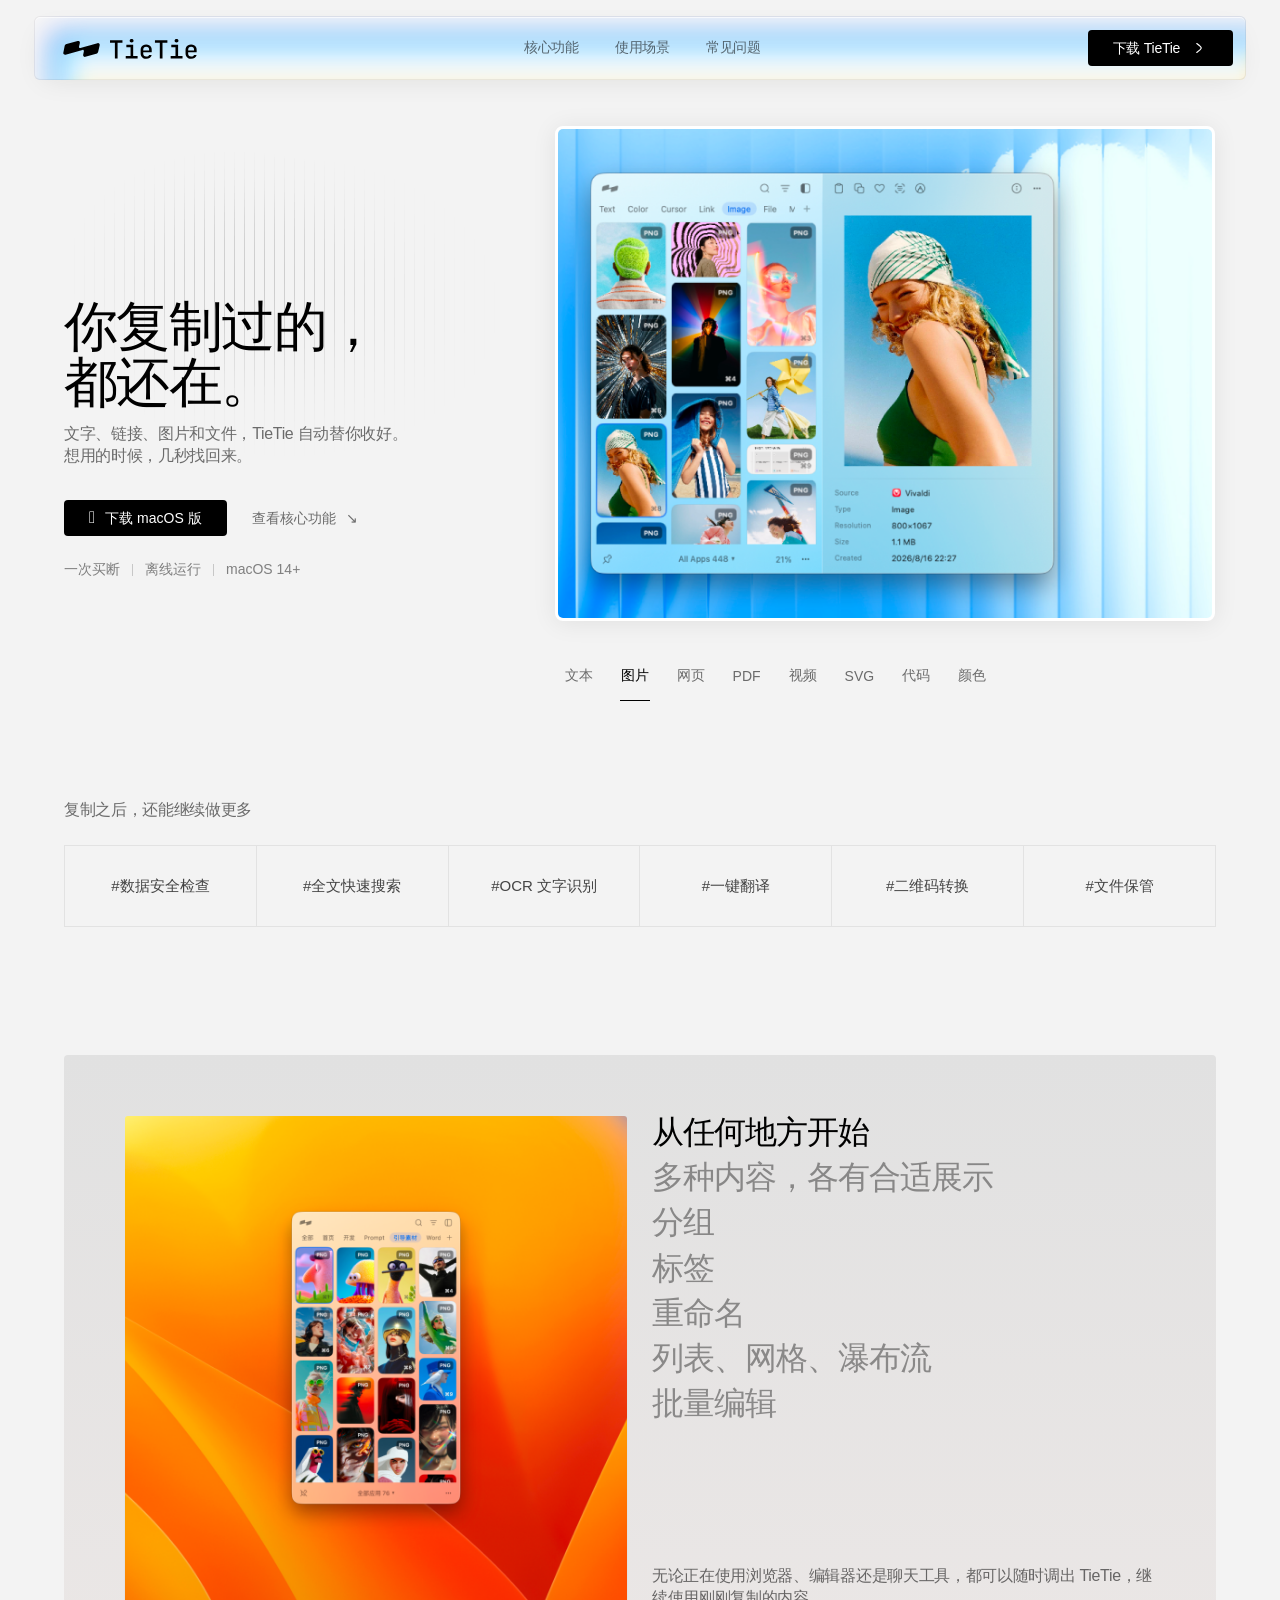
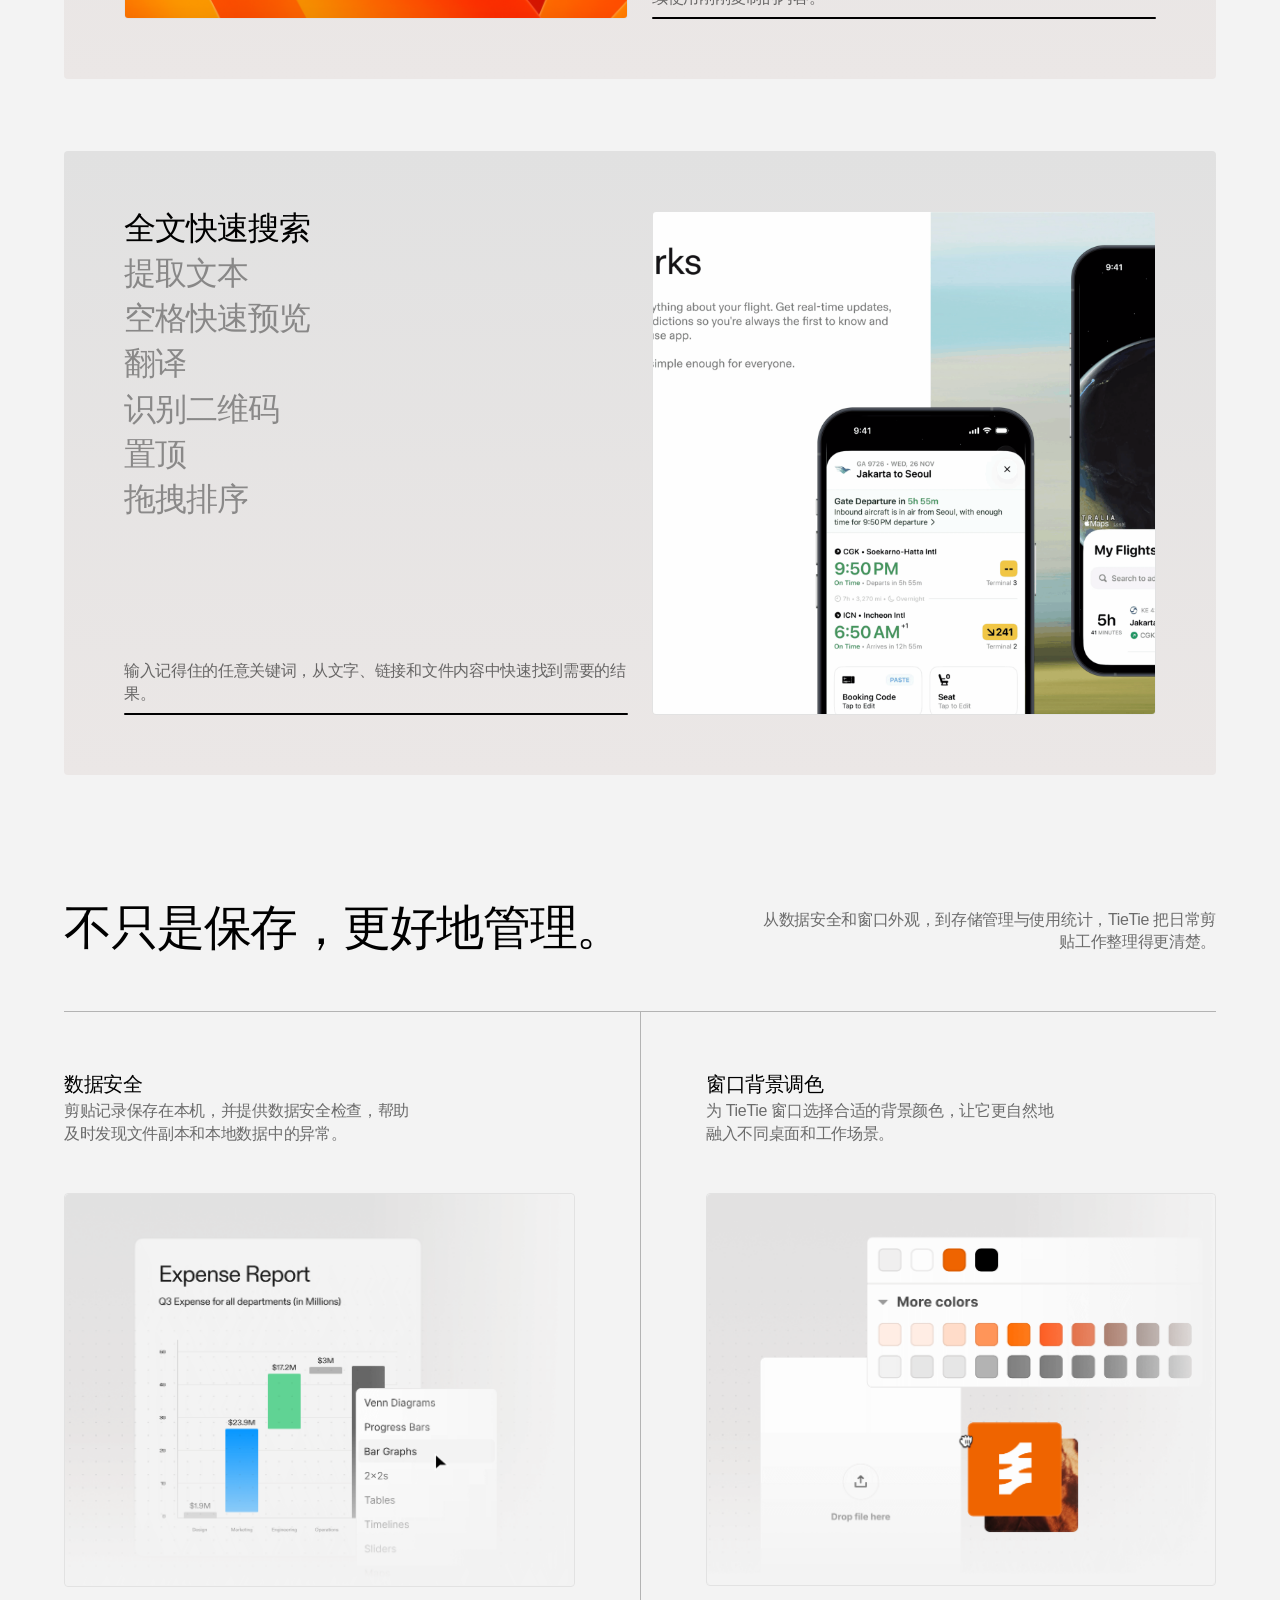
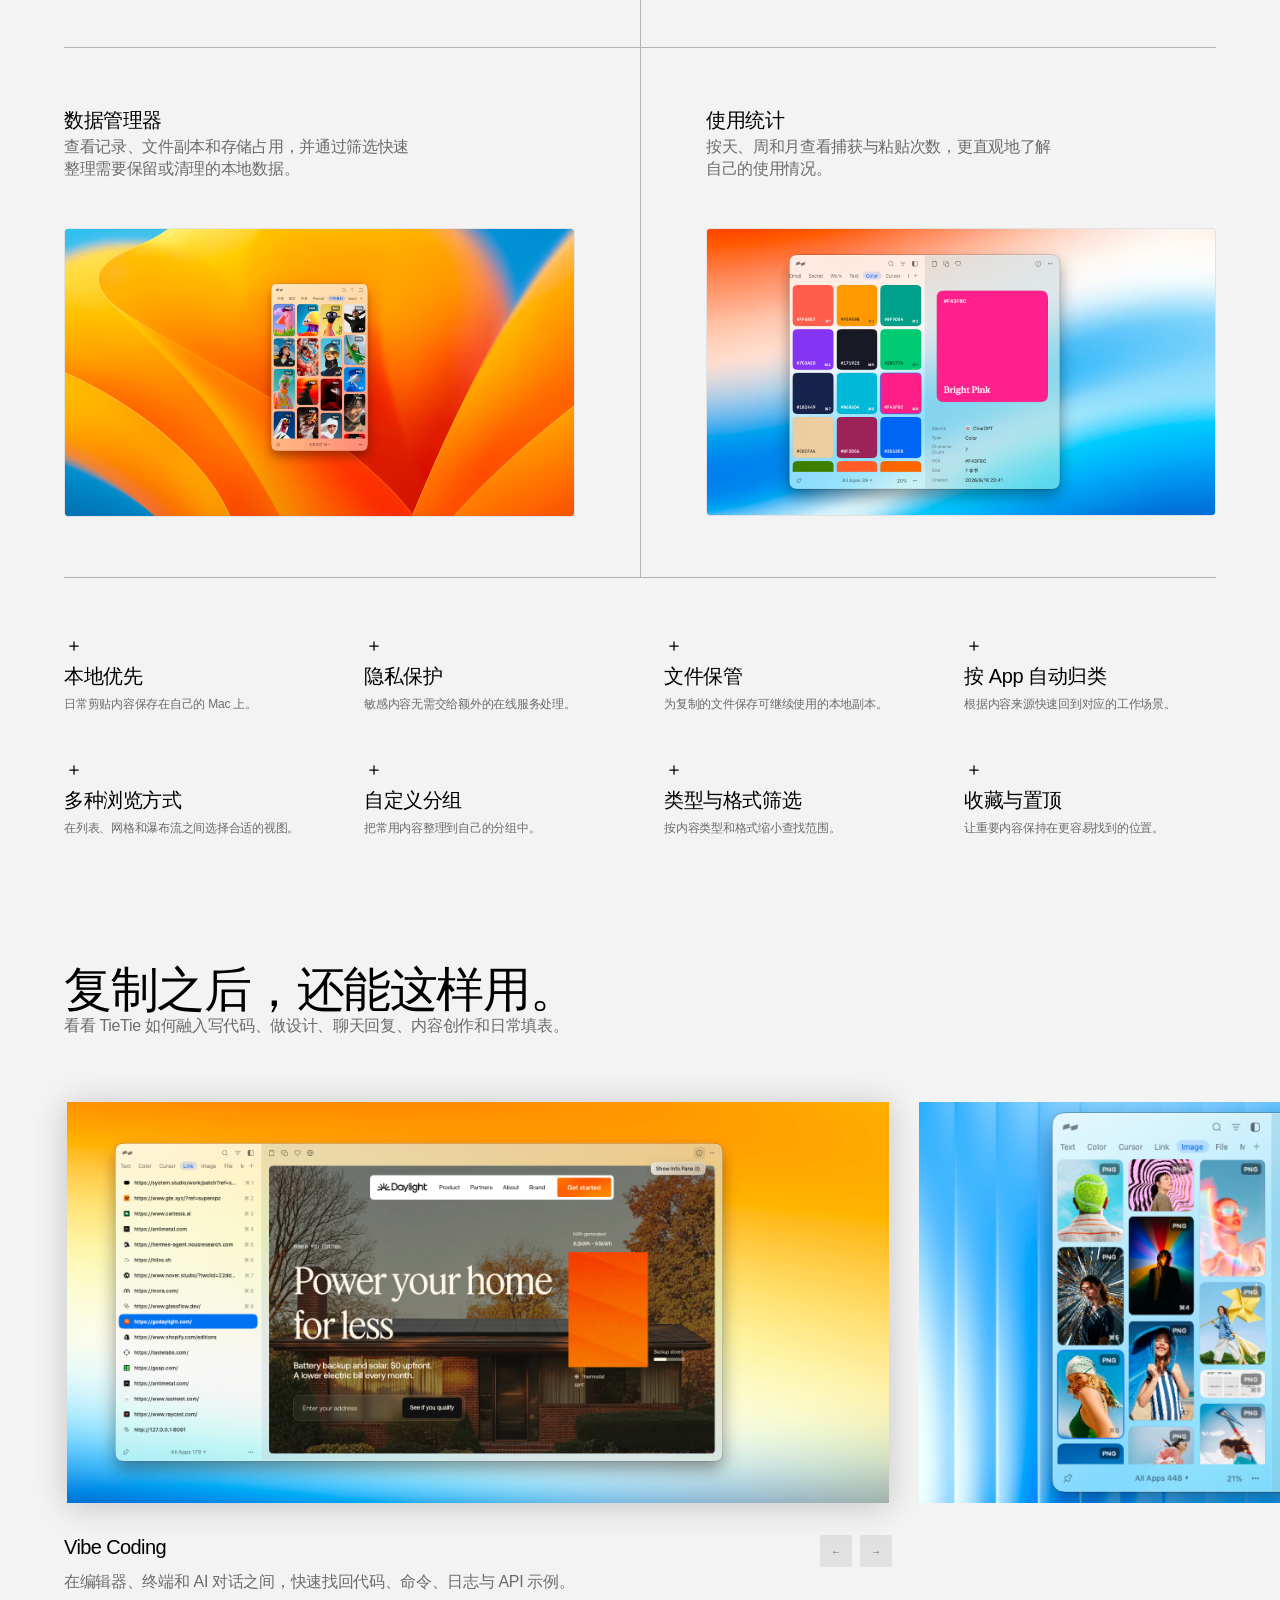
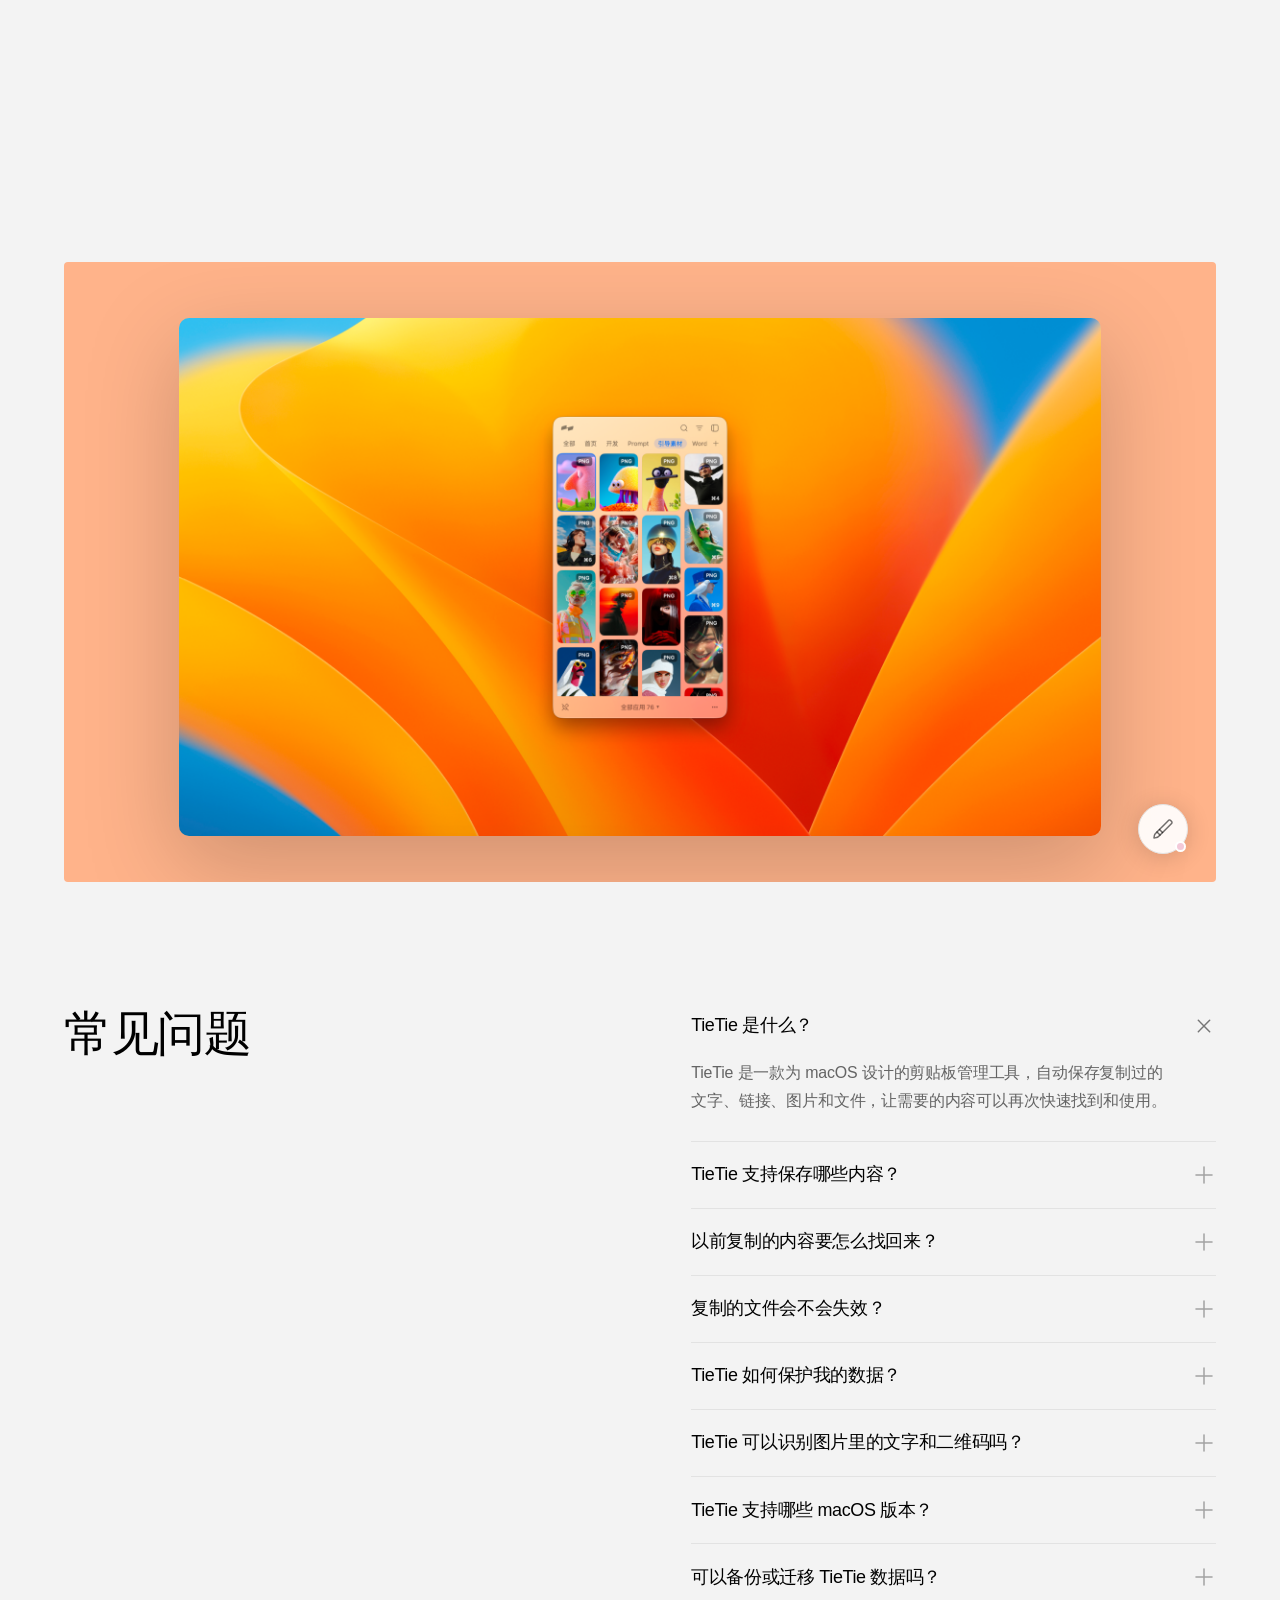
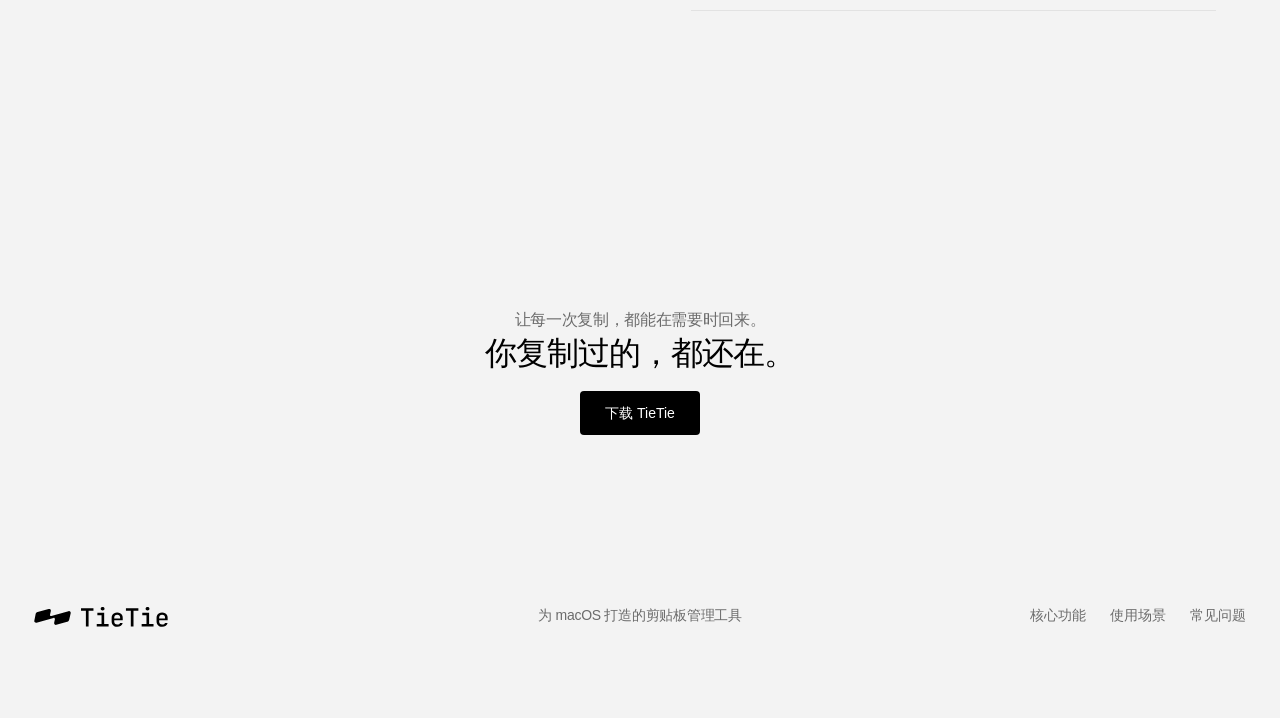
==== index.html @ 008ec887 "Deploy TieTie website" ====
<!doctype html>
<html lang="zh-Hans">
  <head>
    <meta charset="UTF-8">
    <meta name="viewport" content="width=device-width, initial-scale=1">
    <meta name="description" content="TieTie 是一款为 macOS 设计的剪贴板管理工具，帮你保存、整理并快速找回复制过的内容。">
    <meta name="theme-color" content="#f3f3f3">
    <title>TieTie — 你复制过的，都还在。</title>
    <link rel="icon" href="/assets/logo.svg" type="image/svg+xml">
    <link rel="stylesheet" href="/styles.css">
    <script src="/app.js" defer></script>
  </head>
  <body>
    <header id="header" class="site-header">
      <div class="container header-inner">
        <a class="brand" href="#top" aria-label="TieTie 首页">
          <img src="/assets/logo.svg" alt="TieTie">
        </a>
        <button class="menu-toggle" type="button" aria-label="打开导航菜单" aria-expanded="false">
          <span></span><span></span>
        </button>
        <nav class="main-nav" aria-label="主导航">
          <a href="#features">核心功能</a>
          <a href="#scenes">使用场景</a>
          <a href="#faqs">常见问题</a>
        </nav>
        <div class="header-actions">
          <a class="button button-dark header-download" href="#download" aria-label="下载 TieTie">
            <span>下载 TieTie</span>
            <svg viewBox="0 0 24 24" fill="none" aria-hidden="true">
              <path d="M9.00005 6C9.00005 6 15 10.4189 15 12C15 13.5812 9 18 9 18" stroke="currentColor" stroke-width="1.5" stroke-linecap="round" stroke-linejoin="round"/>
            </svg>
          </a>
        </div>
      </div>
    </header>
    <svg aria-hidden="true" style="position:absolute;width:0;height:0;pointer-events:none" xmlns="http://www.w3.org/2000/svg">
      <defs>
        <filter id="glossy-filter" color-interpolation-filters="sRGB" x="-15%" y="-15%" width="130%" height="130%">
          <feImage x="0" y="0" width="100%" height="100%" preserveAspectRatio="none" result="map" href="data:image/svg+xml,%3Csvg%20viewBox%3D%220%200%20800%2060%22%20xmlns%3D%22http%3A%2F%2Fwww.w3.org%2F2000%2Fsvg%22%3E%3Cdefs%3E%3ClinearGradient%20id%3D%22gr%22%20x1%3D%22100%25%22%20y1%3D%220%25%22%20x2%3D%220%25%22%20y2%3D%220%25%22%3E%3Cstop%20offset%3D%220%25%22%20stop-color%3D%22%230000%22%2F%3E%3Cstop%20offset%3D%22100%25%22%20stop-color%3D%22red%22%2F%3E%3C%2FlinearGradient%3E%3ClinearGradient%20id%3D%22gb%22%20x1%3D%220%25%22%20y1%3D%220%25%22%20x2%3D%220%25%22%20y2%3D%22100%25%22%3E%3Cstop%20offset%3D%220%25%22%20stop-color%3D%22%230000%22%2F%3E%3Cstop%20offset%3D%2212%25%22%20stop-color%3D%22%230000%22%2F%3E%3Cstop%20offset%3D%2288%25%22%20stop-color%3D%22blue%22%2F%3E%3Cstop%20offset%3D%22100%25%22%20stop-color%3D%22blue%22%2F%3E%3C%2FlinearGradient%3E%3C%2Fdefs%3E%3Crect%20width%3D%22800%22%20height%3D%2260%22%20fill%3D%22black%22%2F%3E%3Crect%20width%3D%22800%22%20height%3D%2260%22%20rx%3D%2220%22%20fill%3D%22url(%23gr)%22%2F%3E%3Crect%20width%3D%22800%22%20height%3D%2260%22%20rx%3D%2220%22%20fill%3D%22url(%23gb)%22%20style%3D%22mix-blend-mode%3Adifference%22%2F%3E%3Crect%20x%3D%223%22%20y%3D%223%22%20width%3D%22794%22%20height%3D%2254%22%20rx%3D%2220%22%20fill%3D%22hsl(0%200%25%2050%25%20%2F%200.75)%22%20style%3D%22filter%3Ablur(6px)%22%2F%3E%3C%2Fsvg%3E"/>
          <feDisplacementMap in="SourceGraphic" in2="map" result="dispRed" scale="-60" xChannelSelector="R" yChannelSelector="G"/>
          <feColorMatrix in="dispRed" result="red" type="matrix" values="1 0 0 0 0  0 0 0 0 0  0 0 0 0 0  0 0 0 1 0"/>
          <feDisplacementMap in="SourceGraphic" in2="map" result="dispGreen" scale="-48" xChannelSelector="R" yChannelSelector="G"/>
          <feColorMatrix in="dispGreen" result="green" type="matrix" values="0 0 0 0 0  0 1 0 0 0  0 0 0 0 0  0 0 0 1 0"/>
          <feDisplacementMap in="SourceGraphic" in2="map" result="dispBlue" scale="-36" xChannelSelector="R" yChannelSelector="G"/>
          <feColorMatrix in="dispBlue" result="blue" type="matrix" values="0 0 0 0 0  0 0 0 0 0  0 0 1 0 0  0 0 0 1 0"/>
          <feBlend in="red" in2="green" mode="screen" result="rg"/>
          <feBlend in="rg" in2="blue" mode="screen" result="output"/>
          <feGaussianBlur in="output" stdDeviation="1.05"/>
        </filter>
      </defs>
    </svg>
    <main id="top">
      <section id="download" class="hero">
        <div class="container hero-grid-motion" aria-hidden="true">
          <span class="hero-grid-field hero-grid-field-one"></span>
          <span class="hero-grid-field hero-grid-field-two"></span>
          <span class="hero-grid-field hero-grid-field-three"></span>
          <span class="hero-grid-field hero-grid-field-four"></span>
        </div>
        <div class="container hero-grid">
          <div class="hero-copy reveal">
            <h1>你复制过的，<br>都还在。</h1>
            <p>文字、链接、图片和文件，TieTie 自动替你收好。<br>想用的时候，几秒找回来。</p>
            <div class="hero-actions">
              <a class="button button-dark" href="#download"><span class="apple-mark" aria-hidden="true"></span>下载 macOS 版</a>
              <a class="button button-plain" href="#features">查看核心功能 <span aria-hidden="true">↘</span></a>
            </div>
            <ul class="hero-highlights" aria-label="TieTie 产品特点">
              <li>一次买断</li>
              <li>离线运行</li>
              <li>macOS 14+</li>
            </ul>
          </div>
          <div class="hero-product reveal" data-delay="150">
            <div class="hero-stage" data-hero-stage aria-live="polite"></div>
            <div class="hero-tabs" data-hero-tabs aria-label="内容类型"></div>
          </div>
        </div>
      </section>

      <section class="tag-cloud reveal" aria-labelledby="tag-cloud-title">
        <div class="container">
          <p id="tag-cloud-title" class="eyebrow centered">复制之后，还能继续做更多</p>
          <div class="tag-columns" data-tag-columns></div>
        </div>
      </section>

      <section id="features" class="feature-section reveal" data-feature-deck="0"></section>
      <section class="feature-section reveal" data-feature-deck="1"></section>

      <section id="management" class="management section-space">
        <div class="container">
          <div class="section-heading reveal">
            <h2>不只是保存，更好地管理。</h2>
            <p>从数据安全和窗口外观，到存储管理与使用统计，TieTie 把日常剪贴工作整理得更清楚。</p>
          </div>
          <div class="management-cards">
            <article class="management-card reveal">
              <div class="card-media"><img src="/assets/showcase/data-manager.png" alt="数据安全与数据管理器示意"></div>
              <div class="card-copy"><h3>数据安全</h3><p>剪贴记录保存在本机，并提供数据安全检查，帮助及时发现文件副本和本地数据中的异常。</p></div>
            </article>
            <article class="management-card reveal" data-delay="80">
              <div class="card-media"><img src="/assets/showcase/appearance.png" alt="窗口背景调色示意"></div>
              <div class="card-copy"><h3>窗口背景调色</h3><p>为 TieTie 窗口选择合适的背景颜色，让它更自然地融入不同桌面和工作场景。</p></div>
            </article>
            <article class="management-card reveal">
              <div class="card-media"><img src="/assets/hero-product.png" alt="TieTie 数据管理器示意"></div>
              <div class="card-copy"><h3>数据管理器</h3><p>查看记录、文件副本和存储占用，并通过筛选快速整理需要保留或清理的本地数据。</p></div>
            </article>
            <article class="management-card reveal" data-delay="80">
              <div class="card-media"><img src="/assets/hero-color.png" alt="TieTie 使用统计示意"></div>
              <div class="card-copy"><h3>使用统计</h3><p>按天、周和月查看捕获与粘贴次数，更直观地了解自己的使用情况。</p></div>
            </article>
          </div>
          <div class="capability-list reveal" data-capability-list></div>
        </div>
      </section>

      <section id="scenes" class="scenes section-space">
        <div class="container">
          <div class="section-heading reveal">
            <h2>复制之后，还能这样用。</h2>
            <p>看看 TieTie 如何融入写代码、做设计、聊天回复、内容创作和日常填表。</p>
          </div>
          <div class="scene-carousel reveal">
            <div class="scene-track" data-scene-track></div>
            <div class="scene-navigation">
              <div class="scene-caption" data-scene-caption></div>
              <div class="scene-controls">
                <button type="button" data-scene-prev aria-label="上一个使用场景">←</button>
                <button type="button" data-scene-next aria-label="下一个使用场景">→</button>
              </div>
            </div>
          </div>
        </div>
      </section>

      <section id="appearance" class="color-showcase section-space">
        <div class="container">
          <div class="section-heading reveal">
            <div><p class="eyebrow">窗口背景调色</p><h2>让 TieTie，更像你的桌面。</h2></div>
            <p>自由调整窗口背景颜色，让 TieTie 自然融入不同壁纸、环境和工作场景。</p>
          </div>
          <div class="color-stage reveal" data-color-stage role="group" aria-label="TieTie 窗口背景色预览">
            <div class="color-layer color-current" data-color-current></div>
            <div class="color-layer color-reveal" data-color-reveal></div>
            <div class="color-product"><img src="/assets/hero-product.png" alt="TieTie 窗口预览"></div>
            <button class="color-brush" type="button" data-color-brush aria-label="切换窗口背景色">
              <svg viewBox="0 0 24 24" fill="none" aria-hidden="true"><path d="M3.9 20.87 3 21l.13-.89c.19-1.36.29-2.03.59-2.64.3-.6.78-1.08 1.75-2.05L16.98 3.91c.42-.42.64-.64.87-.75.43-.21.94-.21 1.38 0 .23.11.44.33.86.75.43.42.64.64.75.86.22.44.22.95 0 1.38-.11.23-.32.45-.75.87L8.58 18.53c-.97.97-1.45 1.45-2.06 1.75-.6.3-1.28.4-2.62.59Z" stroke="currentColor" stroke-width="1.5" stroke-linecap="round" stroke-linejoin="round"/><path d="m6 15 3 3m-.5-5.5 3 3" stroke="currentColor" stroke-width="1.5" stroke-linecap="round"/></svg>
            </button>
          </div>
        </div>
      </section>

      <section id="faqs" class="faq section-space">
        <div class="container faq-grid">
          <div class="faq-heading reveal"><h2>常见问题</h2></div>
          <div class="faq-list reveal" data-faq-list></div>
        </div>
      </section>
    </main>

    <footer class="site-footer">
      <div class="container footer-cta reveal">
        <p>让每一次复制，都能在需要时回来。</p>
        <h3>你复制过的，都还在。</h3>
        <a class="button button-dark" href="#download">下载 TieTie</a>
      </div>
      <div class="container footer-bottom">
        <a class="brand" href="#top"><img src="/assets/logo.svg" alt="TieTie"></a>
        <p>为 macOS 打造的剪贴板管理工具</p>
        <nav aria-label="页脚导航">
          <a href="#features">核心功能</a>
          <a href="#scenes">使用场景</a>
          <a href="#faqs">常见问题</a>
        </nav>
      </div>
    </footer>
  </body>
</html>
---- styles.css ----
:root {
  --black: #000;
  --black-72: rgba(0, 0, 0, 0.72);
  --black-58: rgba(0, 0, 0, 0.56);
  --black-36: rgba(0, 0, 0, 0.4);
  --black-14: #e2e2e2;
  --surface: #f3f3f3;
  --gradient: linear-gradient(180deg, #e1e1e1, #ebe7e6);
  --radius: 4px;
  --container: 1212px;
}

*, *::before, *::after { box-sizing: border-box; }
html { scroll-behavior: smooth; font-size: 62.5%; }
body {
  margin: 0;
  background: var(--surface);
  color: var(--black-58);
  font-family: -apple-system, BlinkMacSystemFont, "SF Pro Text", "PingFang SC", "Helvetica Neue", Arial, sans-serif;
  font-weight: 400;
  text-rendering: optimizeLegibility;
  -webkit-font-smoothing: antialiased;
}
body.menu-open { overflow: hidden; }
img, video { max-width: 100%; }
img { display: block; }
a { color: inherit; text-decoration: none; cursor: pointer; }
button { color: inherit; font: inherit; cursor: pointer; }
button:disabled { cursor: not-allowed; }
h1, h2, h3, h4, h5, h6, p { margin: 0 0 clamp(1.6rem, .42vw + 1.47rem, 2rem); }
h1, h2 { color: var(--black); font-size: clamp(3.2rem, 2.29vw + 2.47rem, 5.4rem); font-weight: 400; line-height: 1.05; letter-spacing: -.03em; }
h2 { font-size: clamp(2.8rem, 2.08vw + 2.13rem, 4.8rem); }
h3 { color: var(--black); font-size: clamp(2.4rem, .83vw + 2.13rem, 3.2rem); font-weight: 400; line-height: 1.1; letter-spacing: -.03em; }
p { font-size: clamp(1.4rem, .21vw + 1.33rem, 1.6rem); font-weight: 400; line-height: 1.4; letter-spacing: -.02em; }
.container { width: 100%; max-width: var(--container); margin-inline: auto; padding: 0 30px; }
main { position: relative; padding-top: 126px; }
main > section { margin: clamp(9.6rem, 3.33vw + 8.53rem, 12.8rem) 0; }
main > section:first-of-type { margin-top: 0; }
.section-space { padding: 0; }
.eyebrow { margin-bottom: 10px; color: var(--black-58); font-size: clamp(1.4rem, .21vw + 1.33rem, 1.6rem); font-weight: 400; }
.centered { text-align: center; }

.site-header {
  position: fixed;
  top: 16px;
  left: 16px;
  z-index: 50;
  display: flex;
  width: calc(100% - 32px);
  height: auto;
  justify-content: center;
  background: transparent;
  pointer-events: none;
}
.header-inner {
  position: relative;
  display: grid;
  width: 100%;
  max-width: var(--container);
  height: 64px;
  margin: 0;
  padding: 8px 12px 8px 28px;
  grid-template-columns: auto 1fr auto;
  gap: 32px;
  align-items: center;
  border: 1px solid rgba(28, 25, 22, .07);
  border-radius: 6px;
  background: rgba(255, 255, 255, .38);
  overflow: visible;
  box-shadow: inset 0 1px 0 rgba(255, 255, 255, .6), 0 8px 28px -10px rgba(31, 27, 22, .1);
  -webkit-backdrop-filter: blur(14px) saturate(160%);
  backdrop-filter: blur(14px) saturate(160%);
  font-size: 14px;
  font-weight: 500;
  letter-spacing: -.02em;
  pointer-events: auto;
  transition: background .28s cubic-bezier(.32, .72, 0, 1), border-color .28s cubic-bezier(.32, .72, 0, 1);
}
.site-header.is-scrolled .header-inner {
  border-color: rgba(28, 27, 25, .1);
  background: rgba(255, 255, 255, .56);
}
@supports ((backdrop-filter: url("#glossy-filter")) or (-webkit-backdrop-filter: url("#glossy-filter"))) {
  .header-inner {
    -webkit-backdrop-filter: url("#glossy-filter") blur(14px) saturate(160%);
    backdrop-filter: url("#glossy-filter") blur(14px) saturate(160%);
  }
}
.brand { display: inline-flex; align-items: center; flex: 0 0 auto; }
.brand img { width: 134px; height: 23px; border: 0; }
.main-nav { display: flex; align-items: center; justify-content: center; gap: 4px; color: rgba(0, 0, 0, .56); }
.main-nav a { display: flex; height: 38px; padding: 0 16px; align-items: center; border-radius: 999px; transition: color .22s ease, background .22s ease; }
.main-nav a:hover { background: rgba(0, 0, 0, .05); color: var(--black); }
.header-actions { display: flex; align-items: center; justify-content: flex-end; }
.header-download { height: 46px; min-height: 46px; padding: 0 18px 0 20px; border-radius: 8px; }
.header-download svg { width: 18px; height: 18px; transition: transform .24s cubic-bezier(.32, .72, 0, 1); }
.header-download:hover svg { transform: translateX(2px); }
.menu-toggle { display: none; width: 36px; height: 36px; padding: 8px; border: 0; background: transparent; }
.menu-toggle span { display: block; height: 1px; background: var(--black); transition: transform 0.25s ease; }
.menu-toggle span + span { margin-top: 7px; }
.menu-toggle[aria-expanded="true"] span:first-child { transform: translateY(4px) rotate(45deg); }
.menu-toggle[aria-expanded="true"] span:last-child { transform: translateY(-4px) rotate(-45deg); }

.button {
  display: inline-flex;
  height: 36px;
  min-height: 36px;
  padding: 0 24px;
  align-items: center;
  justify-content: center;
  gap: 10px;
  border: 1px solid transparent;
  border-radius: 4px;
  font-size: 14px;
  font-weight: 500;
  line-height: 1;
  transition: color .2s linear, background .2s linear, border .2s linear;
}
.button-dark { background: var(--black); color: #fff; }
.button-dark:hover { background: #242424; }
.button-plain { padding-inline: 8px; }
.button-small { height: 36px; min-height: 36px; padding-inline: 24px; font-size: 14px; }
.apple-mark { font-family: -apple-system, BlinkMacSystemFont, sans-serif; font-size: 17px; font-weight: 400; line-height: 1; }

.hero { position: relative; min-height: 0; overflow-x: clip; isolation: isolate; }
.hero-grid { position: relative; z-index: 1; display: flex; gap: 24px; align-items: center; }
.hero-grid-motion { position: absolute; inset: 0; z-index: 0; overflow: hidden; pointer-events: none; }
.hero-grid-field {
  position: absolute;
  inset: 0;
  background: repeating-linear-gradient(to right, rgba(5, 5, 5, 0.038) 0 1px, transparent 1px 10px);
  -webkit-mask-image: radial-gradient(ellipse, #000 0 14%, rgba(0, 0, 0, 0.76) 28%, rgba(0, 0, 0, 0.2) 46%, transparent 62%);
  -webkit-mask-repeat: no-repeat;
  mask-image: radial-gradient(ellipse, #000 0 14%, rgba(0, 0, 0, 0.76) 28%, rgba(0, 0, 0, 0.2) 46%, transparent 62%);
  mask-repeat: no-repeat;
  will-change: -webkit-mask-position, mask-position, opacity;
}
.hero-grid-field-one { -webkit-mask-size: 32% 46%; mask-size: 32% 46%; animation: hero-grid-field-one 8s linear infinite; }
.hero-grid-field-two { -webkit-mask-size: 34% 46%; mask-size: 34% 46%; animation: hero-grid-field-two 8s linear infinite; }
.hero-grid-field-three { -webkit-mask-size: 42% 58%; mask-size: 42% 58%; animation: hero-grid-field-three 8s linear infinite; }
.hero-grid-field-four { -webkit-mask-size: 38% 56%; mask-size: 38% 56%; animation: hero-grid-field-four 8s linear infinite; }
@keyframes hero-grid-field-one {
  0%, 100% { -webkit-mask-position: 96% 116%; mask-position: 96% 116%; opacity: .25; }
  22.5% { -webkit-mask-position: 68% 42%; mask-position: 68% 42%; opacity: 1; }
  50% { -webkit-mask-position: 104% -18%; mask-position: 104% -18%; opacity: .7; }
  72.3% { -webkit-mask-position: 132% 38%; mask-position: 132% 38%; opacity: .35; }
}
@keyframes hero-grid-field-two {
  0%, 100% { -webkit-mask-position: -34% -12%; mask-position: -34% -12%; opacity: .8; }
  13.2% { -webkit-mask-position: 8% -22%; mask-position: 8% -22%; opacity: 1; }
  50% { -webkit-mask-position: 92% 116%; mask-position: 92% 116%; opacity: .45; }
  62.7% { -webkit-mask-position: 48% 132%; mask-position: 48% 132%; opacity: 1; }
}
@keyframes hero-grid-field-three {
  0% { -webkit-mask-position: 164% 10%; mask-position: 164% 10%; opacity: .8; }
  45% { opacity: 1; }
  100% { -webkit-mask-position: -106% 10%; mask-position: -106% 10%; opacity: .65; }
}
@keyframes hero-grid-field-four {
  0%, 100% { -webkit-mask-position: -14% 112%; mask-position: -14% 112%; opacity: .45; }
  50% { -webkit-mask-position: 106% 112%; mask-position: 106% 112%; opacity: 1; }
}
.hero-copy { position: relative; z-index: 2; }
.hero-copy { width: 40.5%; }
.hero-copy h1 { margin-bottom: clamp(.8rem, .42vw + .67rem, 1.2rem); font-size: clamp(3.2rem, 2.29vw + 2.47rem, 5.4rem); font-weight: 500; line-height: 1.05; letter-spacing: -.03em; }
.hero-copy p { margin-bottom: 0; color: var(--black-58); font-size: clamp(1.4rem, .21vw + 1.33rem, 1.6rem); line-height: 1.4; }
.hero-actions { display: flex; align-items: center; gap: 16px; margin-top: clamp(2.4rem, .83vw + 2.13rem, 3.2rem); }
.hero-highlights { display: flex; margin: 24px 0 0; padding: 0; flex-wrap: nowrap; color: rgba(0, 0, 0, 0.48); list-style: none; }
.hero-highlights li { display: flex; align-items: center; font-size: 14px; line-height: 1.4; white-space: nowrap; }
.hero-highlights li + li::before { width: 1px; height: 12px; margin: 0 12px; background: rgba(0, 0, 0, 0.18); content: ""; }
.hero-product { min-width: 0; flex: 1; padding-bottom: 50px; }
.hero-stage {
  position: relative;
  width: 660px;
  max-width: 100%;
  aspect-ratio: 4 / 3;
  margin-right: 0;
  margin-bottom: clamp(2rem, 1.04vw + 1.67rem, 3rem);
  border: 3px solid #fff;
  border-radius: 8px;
  background: #fff;
  box-shadow: 0 2px 24px rgba(5, 5, 5, 0.08);
}
.hero-stage::after { display: none; }
.hero-viewport { position: absolute; inset: 0; overflow: hidden; border-radius: 5px; }
.carousel-visual { position: absolute; inset: 0; transform: translateY(100%); transition: transform 0.42s cubic-bezier(.41,.66,.36,.86); }
.carousel-visual.is-active { z-index: 2; transform: translateY(0); }
.carousel-visual.is-exiting { z-index: 3; transform: translateY(-100%); }
.carousel-visual img, .carousel-visual video { width: 100%; height: 100%; object-fit: cover; border: 0; }
.hero-tabs { display: flex; height: 50px; gap: 8px; overflow: hidden; }
.hero-tabs button { position: relative; padding: 10px; border: 0; border-radius: 0; background: transparent; color: var(--black-58); font-size: 14px; white-space: nowrap; }
.hero-tabs button::after { content: ""; position: absolute; bottom: 0; left: 50%; width: 0; height: 1.5px; background: var(--black); transform: translateX(-50%); transition: width .2s ease-out; }
.hero-tabs button.is-active { background: transparent; color: var(--black); }
.hero-tabs button.is-active::after { width: 30px; }

.tag-cloud { margin-top: calc(clamp(9.6rem, 3.33vw + 8.53rem, 12.8rem) * -1) !important; padding: 48px 0 0; overflow: hidden; }
.tag-cloud .eyebrow { margin-bottom: 24px; text-align: left; }
.tag-columns { display: grid; grid-template-columns: repeat(6, minmax(0, 1fr)); overflow: hidden; border-top: 1px solid #e2e2e2; border-left: 1px solid #e2e2e2; border-bottom: 1px solid #e2e2e2; }
.tag-column { position: relative; height: 80px; overflow: hidden; border-right: 1px solid #e2e2e2; }
.tag-item { position: absolute; inset: 0; display: flex; align-items: center; justify-content: center; color: var(--black-72); font-size: 15px; font-weight: 500; opacity: 0; transform: translateY(20px); transition: opacity .8s cubic-bezier(.65, 0, .35, 1), transform .8s cubic-bezier(.65, 0, .35, 1); white-space: nowrap; }
.tag-item.is-active { opacity: 1; transform: translateY(0); }
.tag-item.is-leaving { opacity: 0; transform: translateY(-20px); }

.feature-section { padding: 0; }
.feature-section[data-feature-deck="0"] { margin-bottom: 0; }
.feature-section[data-feature-deck="1"] { margin-top: 72px; }
.feature-shell { display: grid; grid-template-columns: 1fr 1fr; gap: 24px; padding: clamp(1.6rem, 4.58vw + .13rem, 6rem); border-radius: var(--radius); background: var(--gradient); }
.feature-media { position: relative; aspect-ratio: 1 / 1; overflow: hidden; border: 1px solid var(--black-14); border-radius: var(--radius); }
.feature-content { position: relative; display: flex; min-width: 0; flex-direction: column; gap: 30px; }
.feature-nav { display: flex; flex: 1; flex-direction: column; align-items: flex-start; gap: 10px; }
.feature-nav button { padding: 0; border: 0; background: transparent; color: var(--black-36); font-size: clamp(2.4rem, .83vw + 2.13rem, 3.2rem); line-height: 1.1; letter-spacing: -.03em; text-align: left; transition: color .4s ease; }
.feature-nav button:hover { color: var(--black-72); }
.feature-nav button.is-active { color: var(--black); }
.feature-copy { position: absolute; bottom: 10px; left: 0; display: grid; width: 100%; }
.feature-description { grid-area: 1 / 1; align-self: end; opacity: 0; transition: opacity .6s; }
.feature-description.is-active { opacity: 1; }
.feature-description h3 { display: none; }
.feature-description p { margin: 0; font-size: clamp(1.4rem, .21vw + 1.33rem, 1.6rem); line-height: 1.4; }
.feature-progress { position: absolute; bottom: 0; left: 0; width: 100%; height: 2px; overflow: hidden; border-radius: 4px; background: var(--black-36); }
.feature-progress span { display: block; width: 0; height: 100%; background: var(--black); }
.feature-shell.is-reversed .feature-content { order: 1; }
.feature-shell.is-reversed .feature-media { order: 2; }

.section-heading { display: flex; gap: clamp(1.6rem, 1.67vw + 1.07rem, 3.2rem); align-items: flex-end; margin-bottom: clamp(3rem, 2.92vw + 2.07rem, 5.8rem); }
.section-heading > *:first-child { flex: 1; }
.section-heading h2, .faq-heading h2 { margin-bottom: 0; font-size: clamp(2.8rem, 2.08vw + 2.13rem, 4.8rem); font-weight: 400; line-height: 1.05; letter-spacing: -.03em; }
.section-heading > p { width: 100%; max-width: 466px; margin: 0; color: var(--black-58); font-size: clamp(1.4rem, .21vw + 1.33rem, 1.6rem); line-height: 1.4; text-align: right; }
.management-cards { display: grid; grid-template-columns: 1fr 1fr; border-top: 1px solid #b3b3b3; border-bottom: 1px solid #b3b3b3; }
.management-card { display: flex; min-width: 0; flex-direction: column; padding: clamp(2.8rem, 3.33vw + 1.73rem, 6rem) 0; }
.management-card:nth-child(odd) { padding-right: clamp(2.8rem, 3.85vw + 1.57rem, 6.5rem); }
.management-card:nth-child(even) { padding-left: clamp(2.8rem, 3.85vw + 1.57rem, 6.5rem); border-left: 1px solid #b3b3b3; }
.management-card:nth-child(n + 3) { border-top: 1px solid #b3b3b3; }
.card-media { order: 2; overflow: hidden; }
.card-media img { width: 100%; height: auto; border: 1px solid var(--black-14); border-radius: var(--radius); transition: transform .3s ease-out; }
.card-media img:hover { transform: scale(1.1); }
.card-copy { order: 1; display: flex; flex-direction: column; gap: 4px; margin-bottom: clamp(2.4rem, 2.5vw + 1.6rem, 4.8rem); }
.card-copy h3 { margin-bottom: 0; font-size: clamp(1.4rem, .63vw + 1.2rem, 2rem); font-weight: 400; line-height: 1.2; letter-spacing: -.02em; }
.card-copy p { max-width: 360px; margin: 0; color: var(--black-58); }
.capability-list { display: flex; flex-wrap: wrap; gap: clamp(2.4rem, 2.5vw + 1.6rem, 4.8rem); margin-top: clamp(3rem, 2.92vw + 2.07rem, 5.8rem); }
.capability-item { display: flex; width: calc((100% - 3 * clamp(2.4rem, 2.5vw + 1.6rem, 4.8rem)) / 4); min-width: 0; flex: none; flex-direction: column; gap: 8px; padding: 0; }
.capability-icon { display: flex; width: 20px; height: 20px; align-items: center; justify-content: center; color: var(--black); }
.capability-icon svg { width: 20px; height: 20px; }
.capability-item h3 { margin: 0; font-size: clamp(1.4rem, .63vw + 1.2rem, 2rem); font-weight: 400; line-height: 1.2; letter-spacing: -.02em; }
.capability-item p { margin: 0; color: var(--black-58); font-size: clamp(1.2rem, 0vw + 1.2rem, 1.2rem); line-height: 1.4; }

.scenes { overflow: hidden; }
.scenes .section-heading { display: block; max-width: 828px; margin: 0 0 clamp(0rem, 3.33vw - 1.07rem, 3.2rem); text-align: left; }
.scenes .section-heading > p { max-width: 600px; margin: 0; text-align: left; }
.scene-carousel { overflow: visible; }
.scene-track { display: flex; gap: 24px; transition: transform 0.55s cubic-bezier(.215,.61,.355,1); }
.scene-slide { flex: 0 0 clamp(28rem, 57.08vw + 9.73rem, 82.8rem); }
.scene-slide-media { aspect-ratio: 16 / 9; padding: 32px 3px; overflow: visible; border-radius: var(--radius); }
.scene-slide.is-active .scene-slide-media img { box-shadow: 0 3px 32px rgba(5,5,5,.2); }
.scene-slide-media img { width: 100%; height: 100%; border: 0; object-fit: cover; }
.scene-navigation { display: flex; width: 100%; max-width: 828px; align-items: flex-start; justify-content: space-between; gap: 32px; }
.scene-caption { display: flex; max-width: 700px; flex-direction: column; gap: 4px; }
.scene-caption h3 { margin-bottom: 8px; font-size: clamp(1.4rem, .63vw + 1.2rem, 2rem); font-weight: 400; line-height: 1.2; }
.scene-caption p { margin: 0; color: var(--black-58); }
.scene-controls { display: flex; gap: 8px; }
.scene-controls button { display: flex; width: 32px; height: 32px; align-items: center; justify-content: center; border: 0; border-radius: 2px; background: #e1e1e1; }

.color-stage { position: relative; aspect-ratio: 16 / 8.6; overflow: hidden; border-radius: var(--radius); isolation: isolate; }
.color-layer { position: absolute; inset: 0; }
.color-current { background: #ffb38a; }
.color-reveal { z-index: 1; visibility: hidden; clip-path: polygon(100% 100%,100% 100%,100% 100%); }
.color-product { position: absolute; z-index: 2; top: 9%; left: 10%; width: 80%; filter: drop-shadow(0 28px 45px rgba(5,5,5,.2)); }
.color-product img { width: 100%; border-radius: 10px; }
.color-brush { position: absolute; right: 28px; bottom: 28px; z-index: 3; display: flex; width: 50px; height: 50px; padding: 0; align-items: center; justify-content: center; border: 1px solid var(--black-14); border-radius: 50%; background: rgba(255,255,255,.92); box-shadow: 0 3px 24px rgba(5,5,5,.16); backdrop-filter: blur(12px); }
.color-brush:hover { background: #fff; transform: translateY(-1px); }
.color-brush svg { width: 24px; height: 24px; }
.color-brush::after { content: ""; position: absolute; right: 1px; bottom: 1px; width: 11px; height: 11px; border: 2px solid #fff; border-radius: 50%; background: var(--next-color, #f3c9d8); }

.faq-grid { display: grid; grid-template-columns: 1fr 1fr; gap: clamp(56px, 8vw, 144px); align-items: start; }
.faq-heading { position: sticky; top: 120px; }
.faq-item { border-bottom: 1px solid var(--black-14); }
.faq-question { display: flex; width: 100%; padding: clamp(2rem, 1.6vw, 2.8rem) 0; align-items: center; justify-content: space-between; gap: 24px; border: 0; background: transparent; color: var(--black); text-align: left; font-size: clamp(1.6rem, .21vw + 1.53rem, 1.8rem); font-weight: 500; line-height: 1.4; letter-spacing: -.02em; }
.faq-item:first-child .faq-question { padding-top: 4px; }
.faq-icon { flex: 0 0 24px; width: 24px; height: 24px; color: rgba(5,5,5,.34); transition: transform .3s cubic-bezier(.215,.61,.355,1), color .2s ease; }
.faq-item.is-open .faq-icon { color: rgba(5,5,5,.52); transform: rotate(45deg); }
.faq-answer { display: grid; grid-template-rows: 0fr; opacity: 0; transition: grid-template-rows .35s cubic-bezier(.215,.61,.355,1), opacity .25s ease; }
.faq-item.is-open .faq-answer { grid-template-rows: 1fr; opacity: 1; }
.faq-answer-inner { min-height: 0; overflow: hidden; }
.faq-answer p { max-width: 620px; margin: 0; padding: 0 48px clamp(2.4rem, 2vw, 3.2rem) 0; color: rgba(5,5,5,.6); font-size: clamp(1.5rem, .1vw + 1.467rem, 1.6rem); line-height: 1.75; letter-spacing: -.01em; }

.site-footer { position: relative; overflow: hidden; padding: 0 0 9rem; }
.footer-cta { width: clamp(23rem, 27.08vw + 14.33rem, 49rem); margin: clamp(14rem, 3.13vw + 13rem, 17rem) auto; text-align: center; }
.footer-cta > p { margin-bottom: 4px; color: var(--black-58); }
.footer-cta h3 { margin-bottom: clamp(1.6rem, .42vw + 1.47rem, 2rem); }
.footer-cta .button { height: 44px; min-height: 44px; }
.footer-bottom { display: grid; grid-template-columns: 1fr auto 1fr; gap: 30px; align-items: center; padding: 0; }
.footer-bottom > p { margin: 0; color: var(--black-58); font-size: 14px; }
.footer-bottom nav { display: flex; justify-content: flex-end; gap: 24px; color: var(--black-58); font-size: 14px; }

.reveal { opacity: 0; transform: translateY(20px); }
.reveal.is-visible { opacity: 1; transform: translateY(0); transition: opacity .5s cubic-bezier(.215,.61,.355,1), transform .5s cubic-bezier(.215,.61,.355,1); transition-delay: var(--reveal-delay, .5s); }

@media (max-width: 1025px) {
  .site-header { top: 12px; left: 12px; width: calc(100% - 24px); }
  .header-inner { position: relative; height: 56px; margin: 0; padding: 6px 12px; grid-template-columns: 44px 1fr 44px; gap: 0; }
  .brand { position: absolute; top: 0; left: 50%; height: 100%; transform: translateX(-50%); }
  .brand img { width: 112px; height: auto; }
  .menu-toggle { position: relative; z-index: 2; display: block; width: 44px; height: 44px; padding: 14px; grid-column: 1; }
  .main-nav { position: fixed; top: 80px; left: 12px; display: block; width: calc(100% - 24px); height: calc(100vh - 92px); padding: 24px 20px; overflow-y: auto; border: 1px solid rgba(0, 0, 0, .08); border-radius: 12px; background: rgba(255, 255, 255, .92); box-shadow: 0 18px 48px -20px rgba(5, 5, 5, .24); -webkit-backdrop-filter: blur(18px) saturate(150%); backdrop-filter: blur(18px) saturate(150%); opacity: 0; visibility: hidden; pointer-events: none; transition: opacity .2s linear, visibility .2s linear; }
  .main-nav a { height: auto; padding: 12px 8px; border-radius: 8px; color: #050505; font-size: 16px; }
  .main-nav.is-open { opacity: 1; visibility: visible; pointer-events: auto; }
  .header-actions { position: relative; z-index: 2; display: flex; grid-column: 3; }
  .header-download { width: 44px; height: 44px; min-height: 44px; padding: 0; border-radius: 8px; }
  .header-download span { display: none; }
  .hero-grid { flex-direction: column; }
  .hero-copy { width: 100%; text-align: center; }
  .hero-actions { justify-content: center; margin-bottom: 20px; }
  .hero-highlights { justify-content: center; }
  .hero-product { width: 100%; }
  .hero-stage { width: 100%; margin-right: 0; }
  .feature-shell { grid-template-columns: 1fr; display: flex; flex-direction: column-reverse; padding-top: 24px; }
  .feature-shell.is-reversed { flex-direction: column; }
  .feature-content, .feature-shell.is-reversed .feature-content { order: initial; }
  .feature-media, .feature-shell.is-reversed .feature-media { width: 100%; order: initial; }
  .feature-nav { display: none; }
  .feature-copy { position: relative; bottom: auto; }
  .feature-description { padding-top: 16px; }
  .feature-description:not(:first-child) { position: absolute; top: 0; left: 0; width: 100%; }
  .feature-description h3 { display: block; margin-bottom: 10px; }
  .feature-progress { top: 0; bottom: auto; }
}

@media (max-width: 768px) {
  .container { padding: 0 20px; }
  main { padding-top: 90px; }
  .hero { min-height: auto; }
  .hero-copy p br { display: none; }
  .hero-actions { align-items: flex-start; flex-direction: column; gap: 10px; }
  .hero-highlights { justify-content: flex-start; }
  .hero-stage { width: 100%; aspect-ratio: 16 / 9; }
  .hero-stage::after { display: none; }
  .hero-tabs { width: 100%; flex-wrap: nowrap; overflow-x: auto; scrollbar-width: none; }
  .tag-cloud .eyebrow { text-align: center; }
  .tag-columns { grid-template-columns: repeat(3, minmax(0, 1fr)); }
  .tag-column { height: 55px; }
  .section-heading { align-items: flex-start; flex-direction: column; }
  .section-heading > p { text-align: left; }
  .management-cards { grid-template-columns: 1fr; }
  .management-card { flex-direction: column; gap: 24px; padding: clamp(2.8rem, 3.33vw + 1.73rem, 6rem) 0; }
  .management-card:nth-child(odd), .management-card:nth-child(even) { padding-right: 0; padding-left: 0; border-left: 0; }
  .management-card:nth-child(n + 2) { border-top: 1px solid #b3b3b3; }
  .card-media { order: 1; }
  .card-copy { order: 2; margin-bottom: 0; }
  .capability-list { flex-wrap: wrap; }
  .capability-item { width: calc(50% - 16px); flex: none; }
  .scene-slide { flex-basis: 100%; }
  .scene-navigation { justify-content: center; gap: 20px; }
  .scene-caption { display: none; }
  .scene-controls { flex: 0 0 auto; }
  .scene-controls button { width: 52px; }
  .color-stage { aspect-ratio: 1 / 1; }
  .color-product { top: 18%; left: 3%; width: 94%; }
  .color-brush { right: 14px; bottom: 14px; }
  .faq-grid { grid-template-columns: 1fr; gap: 42px; }
  .faq-heading { position: static; }
  .faq-item:first-child .faq-question { padding-top: 0; }
  .faq-answer p { padding-right: 36px; }
  .footer-bottom { grid-template-columns: 1fr; text-align: center; }
  .footer-bottom .brand, .footer-bottom nav { justify-content: center; }
}

@media (prefers-reduced-motion: reduce) {
  html { scroll-behavior: auto; }
  *, *::before, *::after { animation-duration: .01ms !important; animation-iteration-count: 1 !important; transition-duration: .01ms !important; }
  .hero-grid-field { animation: none !important; }
  .reveal { opacity: 1; transform: none; }
}
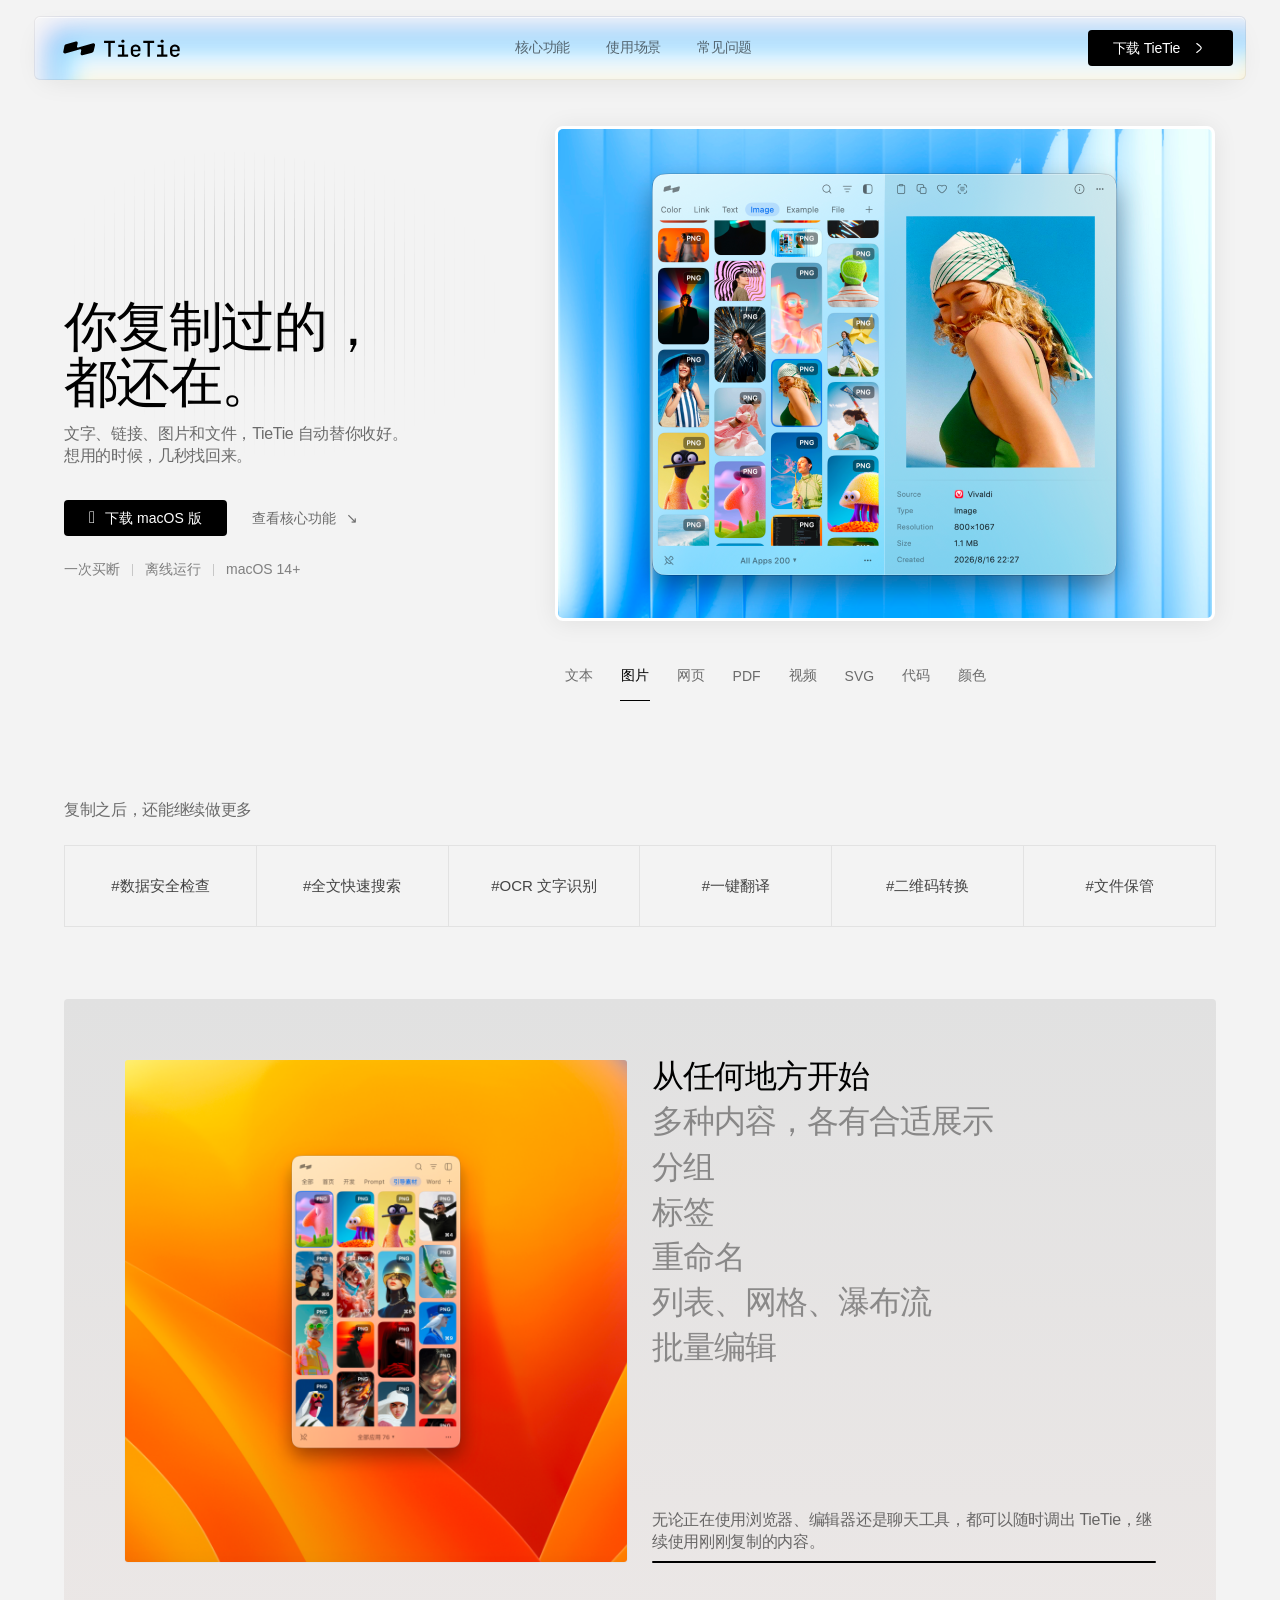
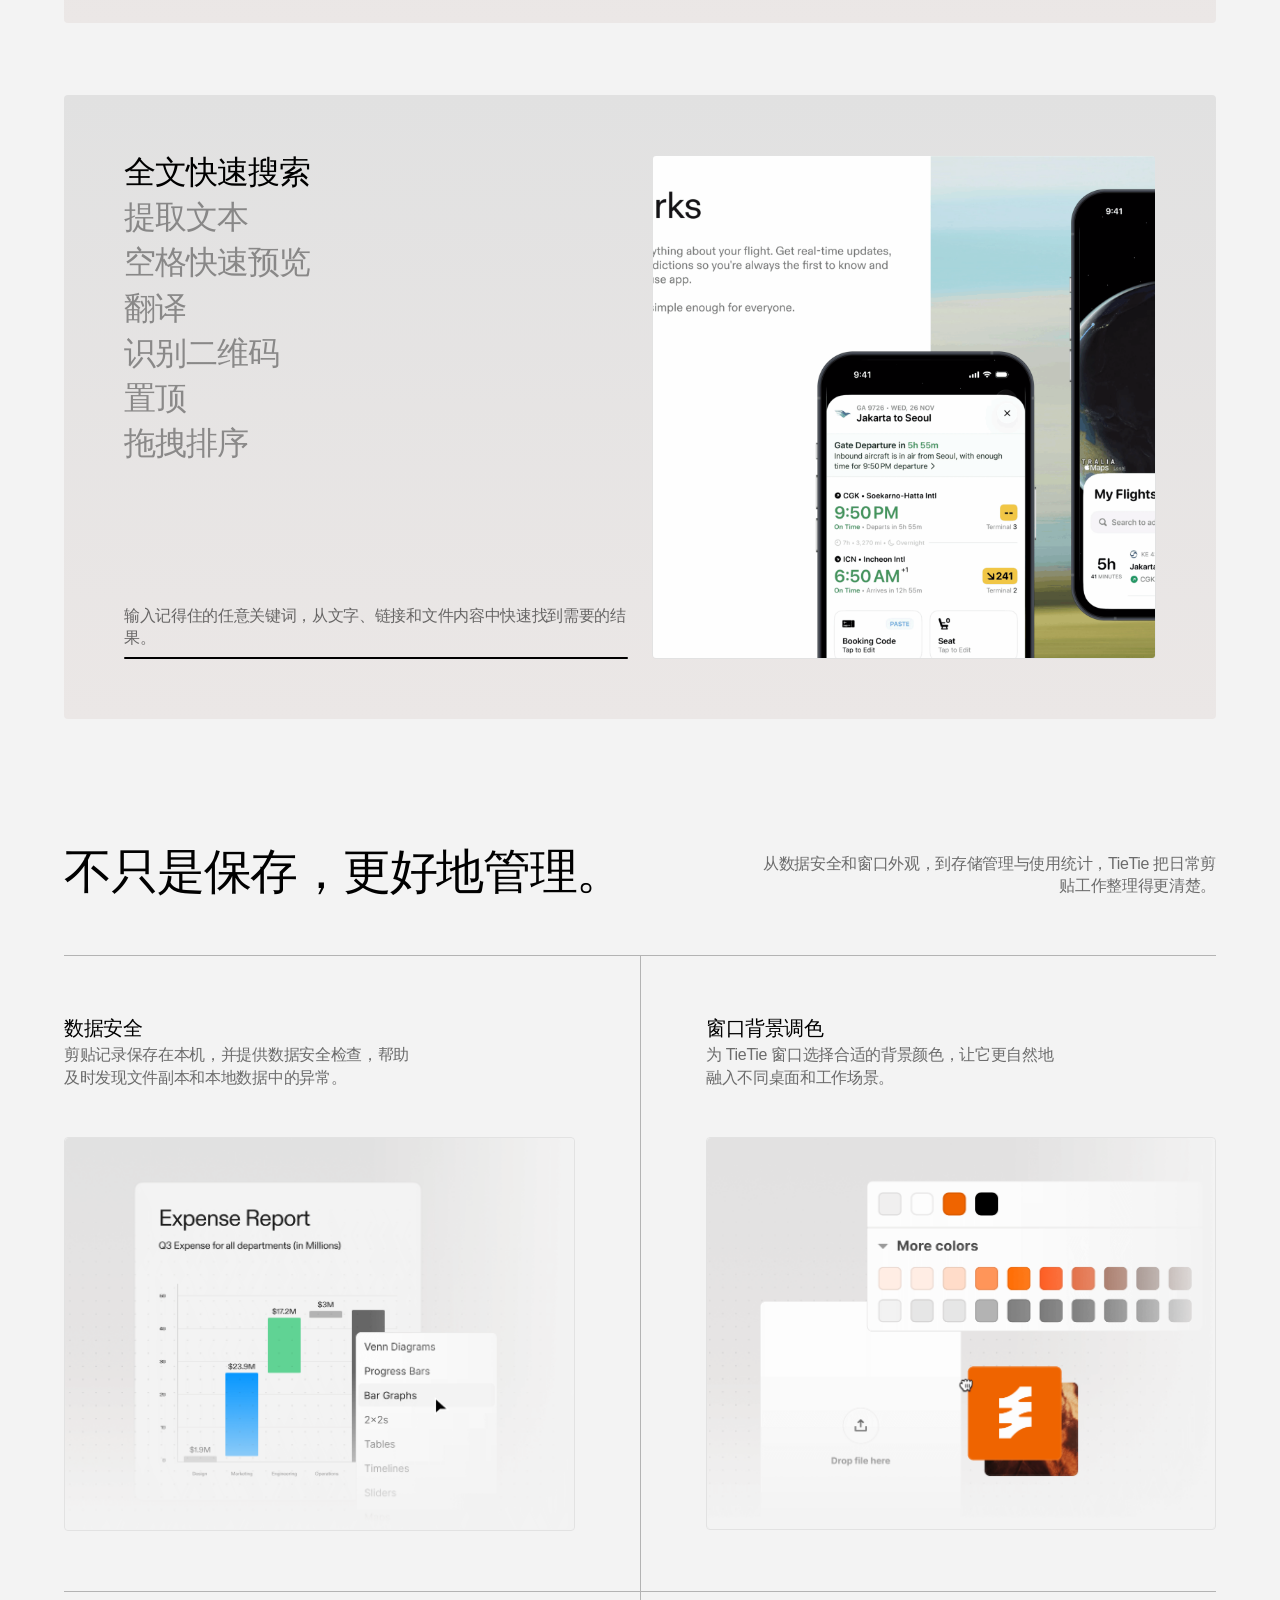
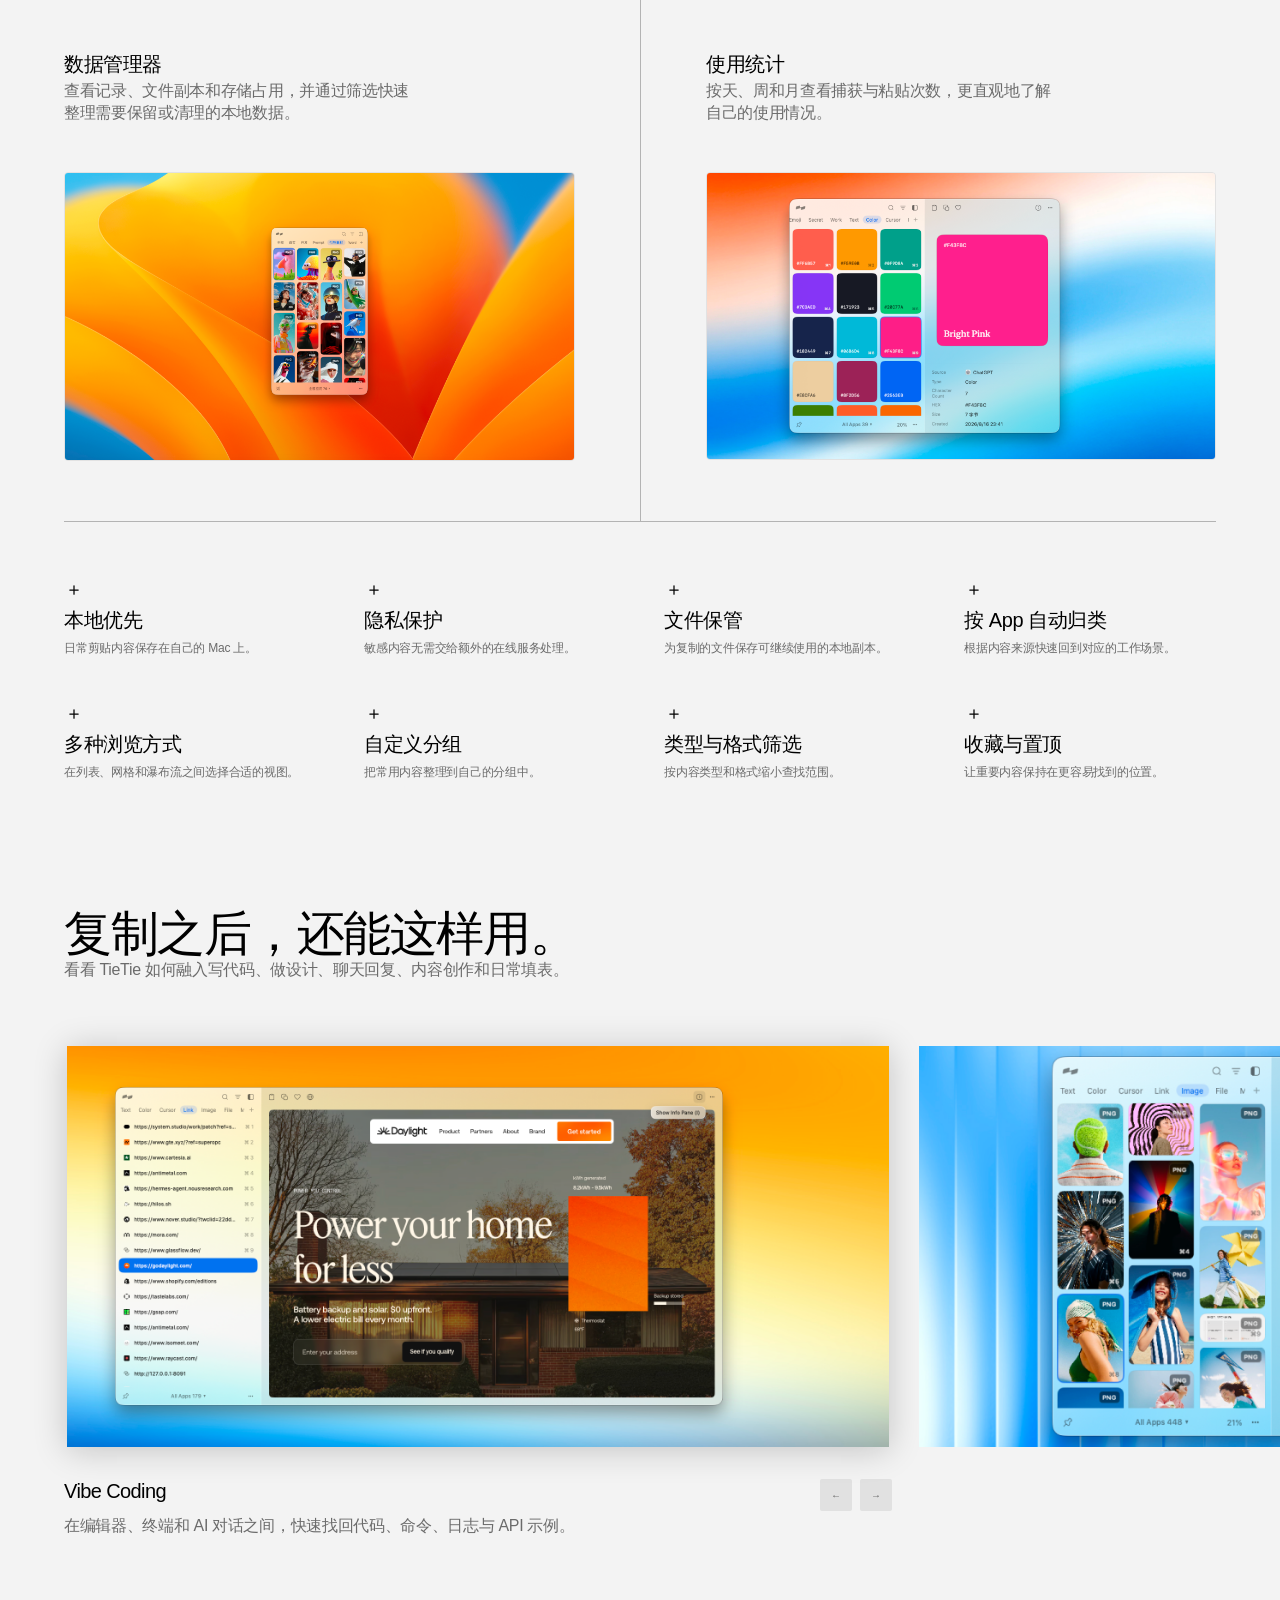
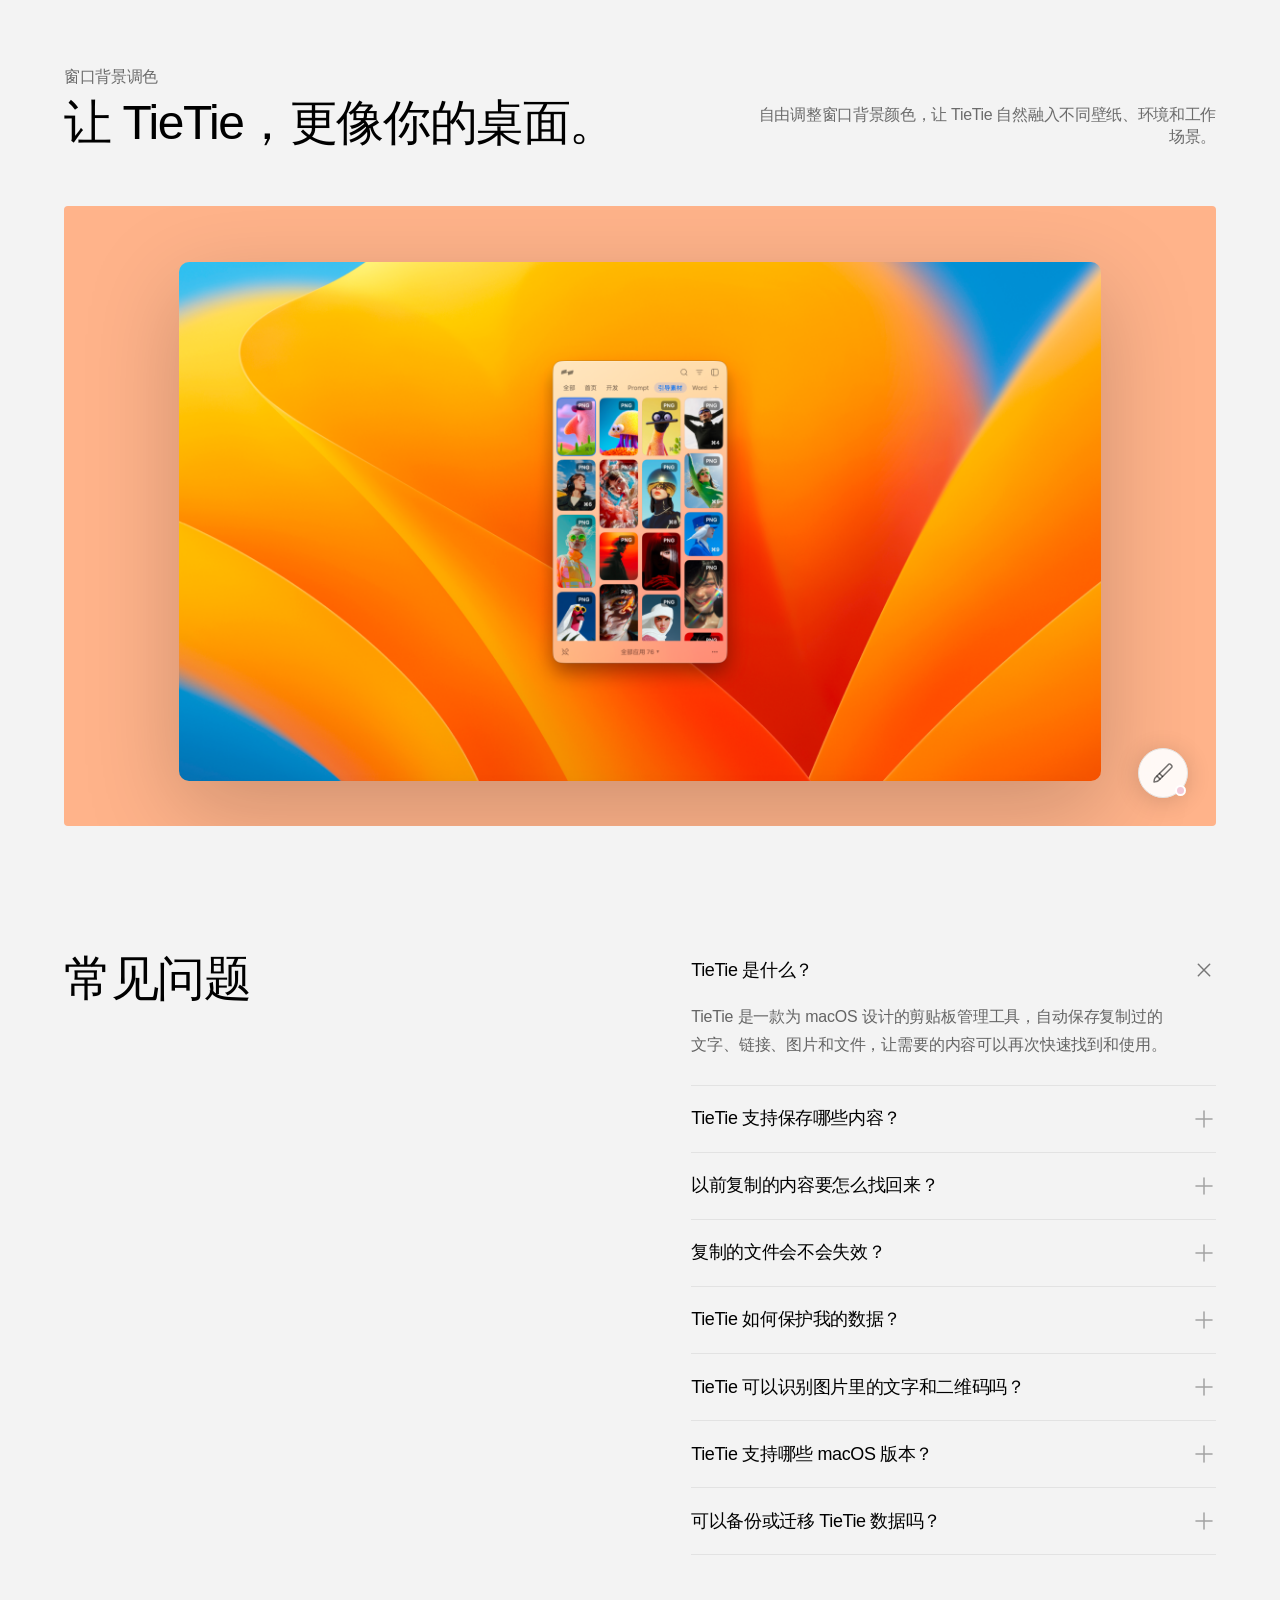
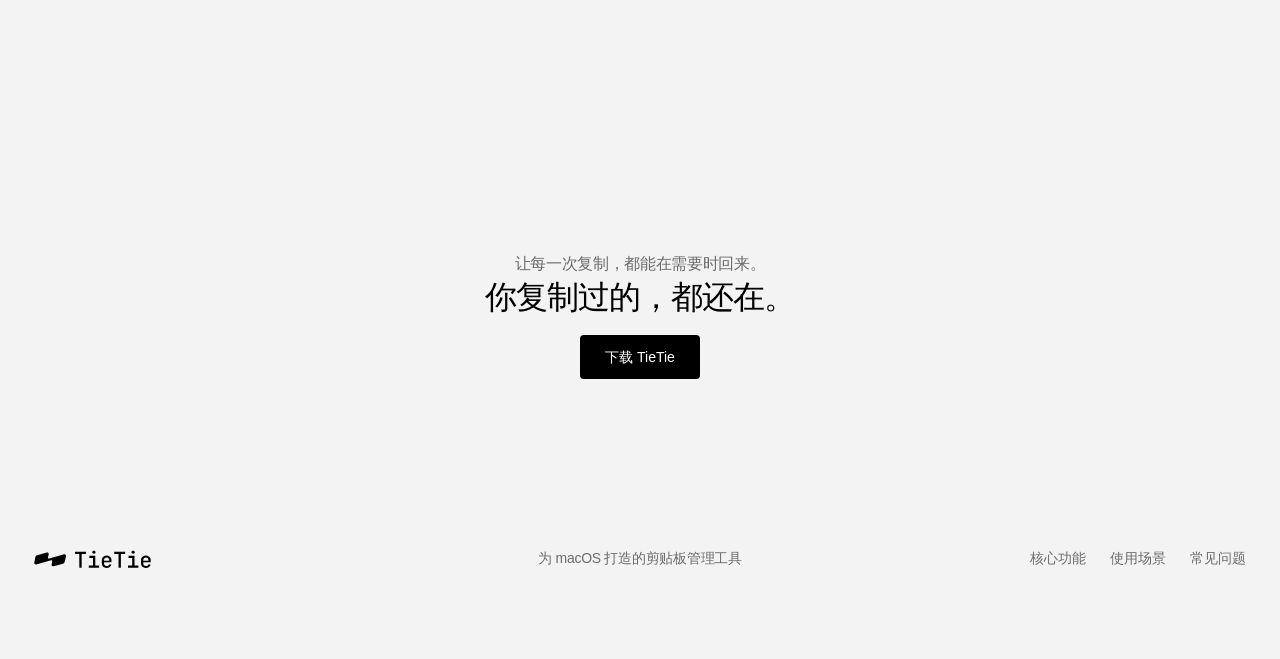
==== commit 81479ece: "Sync website from TieTie main 27ba543" ====
--- a/index.html
+++ b/index.html
@@ -6,7 +6,7 @@
     <meta name="description" content="TieTie 是一款为 macOS 设计的剪贴板管理工具，帮你保存、整理并快速找回复制过的内容。">
     <meta name="theme-color" content="#f3f3f3">
     <title>TieTie — 你复制过的，都还在。</title>
-    <link rel="icon" href="/assets/logo.svg" type="image/svg+xml">
+    <link rel="icon" href="/assets/favicon.svg" type="image/svg+xml">
     <link rel="stylesheet" href="/styles.css">
     <script src="/app.js" defer></script>
   </head>
--- a/styles.css
+++ b/styles.css
@@ -87,7 +87,7 @@
   }
 }
 .brand { display: inline-flex; align-items: center; flex: 0 0 auto; }
-.brand img { width: 134px; height: 23px; border: 0; }
+.brand img { width: auto; height: 20px; border: 0; }
 .main-nav { display: flex; align-items: center; justify-content: center; gap: 4px; color: rgba(0, 0, 0, .56); }
 .main-nav a { display: flex; height: 38px; padding: 0 16px; align-items: center; border-radius: 999px; transition: color .22s ease, background .22s ease; }
 .main-nav a:hover { background: rgba(0, 0, 0, .05); color: var(--black); }
@@ -193,7 +193,7 @@
 .hero-tabs button.is-active { background: transparent; color: var(--black); }
 .hero-tabs button.is-active::after { width: 30px; }
 
-.tag-cloud { margin-top: calc(clamp(9.6rem, 3.33vw + 8.53rem, 12.8rem) * -1) !important; padding: 48px 0 0; overflow: hidden; }
+.tag-cloud { margin-top: calc(clamp(9.6rem, 3.33vw + 8.53rem, 12.8rem) * -1) !important; margin-bottom: 0; padding: 48px 0 0; overflow: hidden; }
 .tag-cloud .eyebrow { margin-bottom: 24px; text-align: left; }
 .tag-columns { display: grid; grid-template-columns: repeat(6, minmax(0, 1fr)); overflow: hidden; border-top: 1px solid #e2e2e2; border-left: 1px solid #e2e2e2; border-bottom: 1px solid #e2e2e2; }
 .tag-column { position: relative; height: 80px; overflow: hidden; border-right: 1px solid #e2e2e2; }
@@ -202,7 +202,7 @@
 .tag-item.is-leaving { opacity: 0; transform: translateY(-20px); }
 
 .feature-section { padding: 0; }
-.feature-section[data-feature-deck="0"] { margin-bottom: 0; }
+.feature-section[data-feature-deck="0"] { margin-top: 72px; margin-bottom: 0; }
 .feature-section[data-feature-deck="1"] { margin-top: 72px; }
 .feature-shell { display: grid; grid-template-columns: 1fr 1fr; gap: 24px; padding: clamp(1.6rem, 4.58vw + .13rem, 6rem); border-radius: var(--radius); background: var(--gradient); }
 .feature-media { position: relative; aspect-ratio: 1 / 1; overflow: hidden; border: 1px solid var(--black-14); border-radius: var(--radius); }
@@ -298,7 +298,7 @@
   .site-header { top: 12px; left: 12px; width: calc(100% - 24px); }
   .header-inner { position: relative; height: 56px; margin: 0; padding: 6px 12px; grid-template-columns: 44px 1fr 44px; gap: 0; }
   .brand { position: absolute; top: 0; left: 50%; height: 100%; transform: translateX(-50%); }
-  .brand img { width: 112px; height: auto; }
+  .brand img { width: auto; height: 20px; }
   .menu-toggle { position: relative; z-index: 2; display: block; width: 44px; height: 44px; padding: 14px; grid-column: 1; }
   .main-nav { position: fixed; top: 80px; left: 12px; display: block; width: calc(100% - 24px); height: calc(100vh - 92px); padding: 24px 20px; overflow-y: auto; border: 1px solid rgba(0, 0, 0, .08); border-radius: 12px; background: rgba(255, 255, 255, .92); box-shadow: 0 18px 48px -20px rgba(5, 5, 5, .24); -webkit-backdrop-filter: blur(18px) saturate(150%); backdrop-filter: blur(18px) saturate(150%); opacity: 0; visibility: hidden; pointer-events: none; transition: opacity .2s linear, visibility .2s linear; }
   .main-nav a { height: auto; padding: 12px 8px; border-radius: 8px; color: #050505; font-size: 16px; }
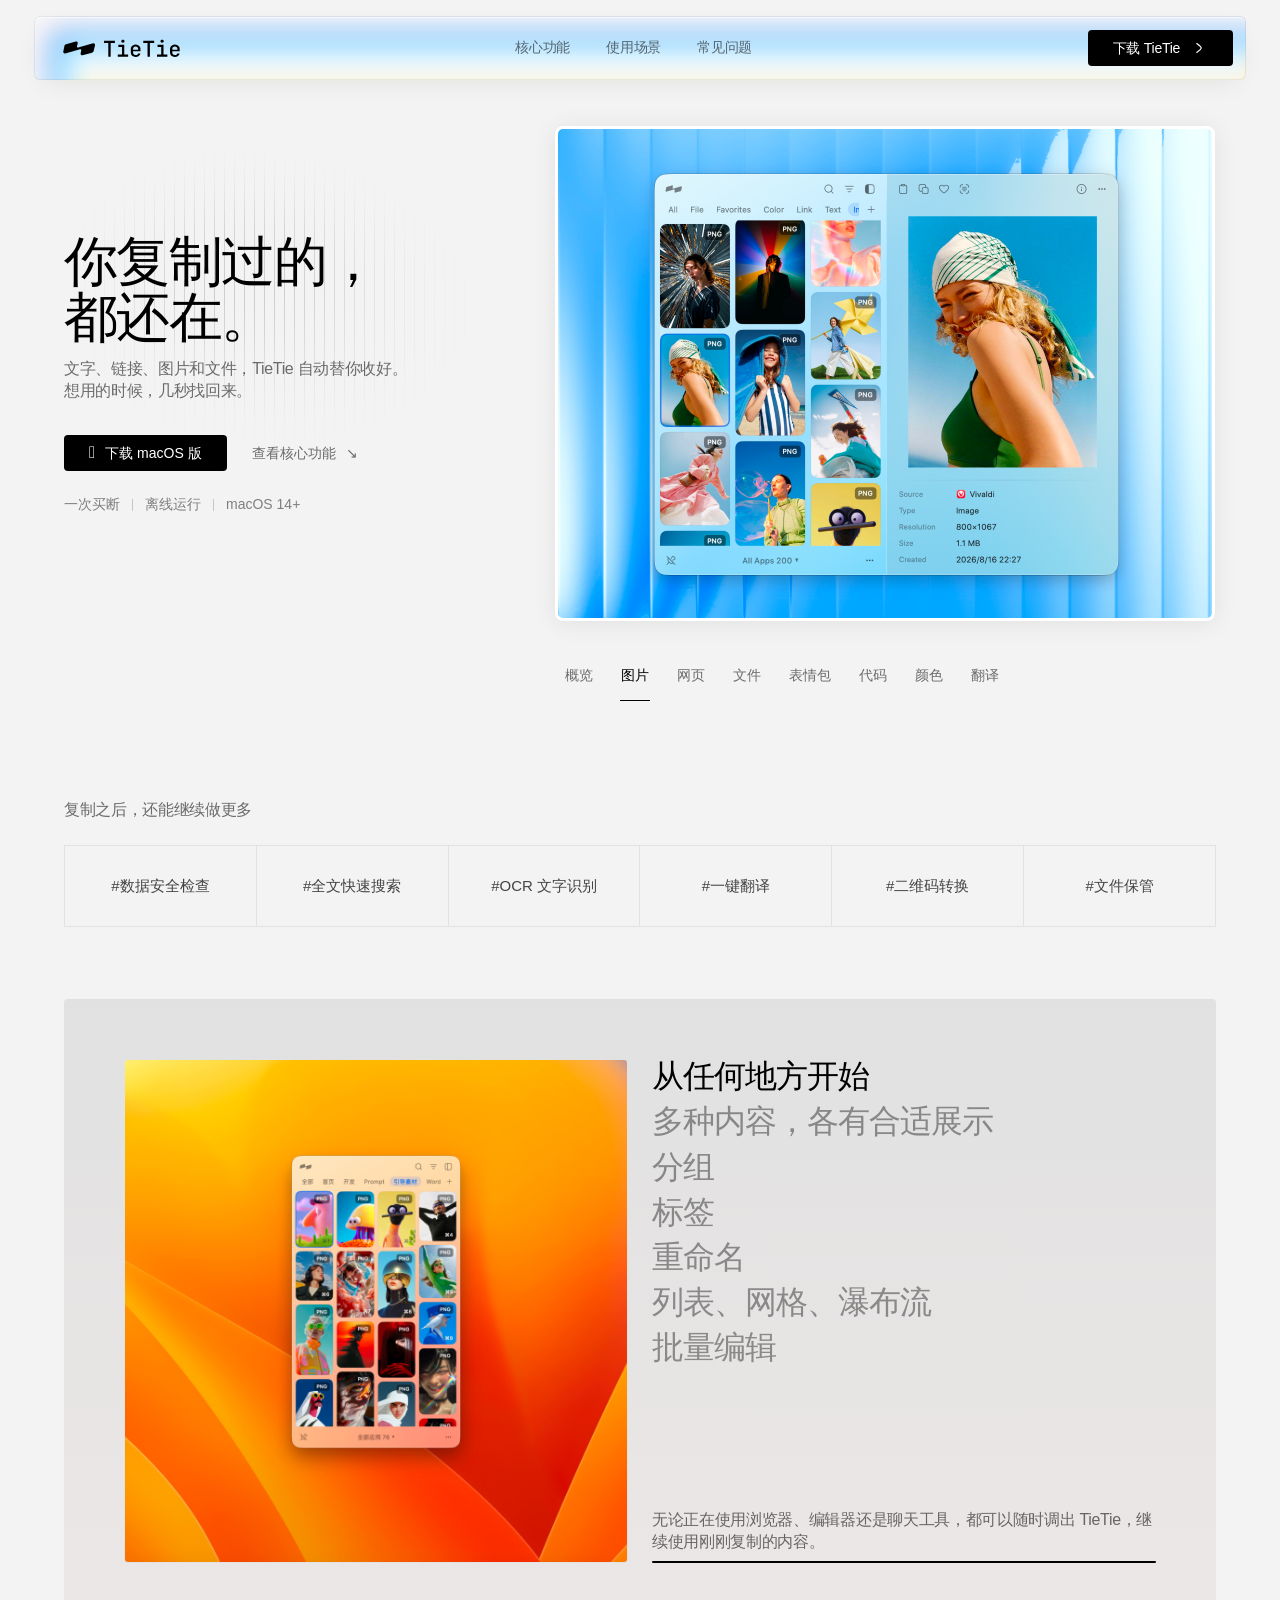
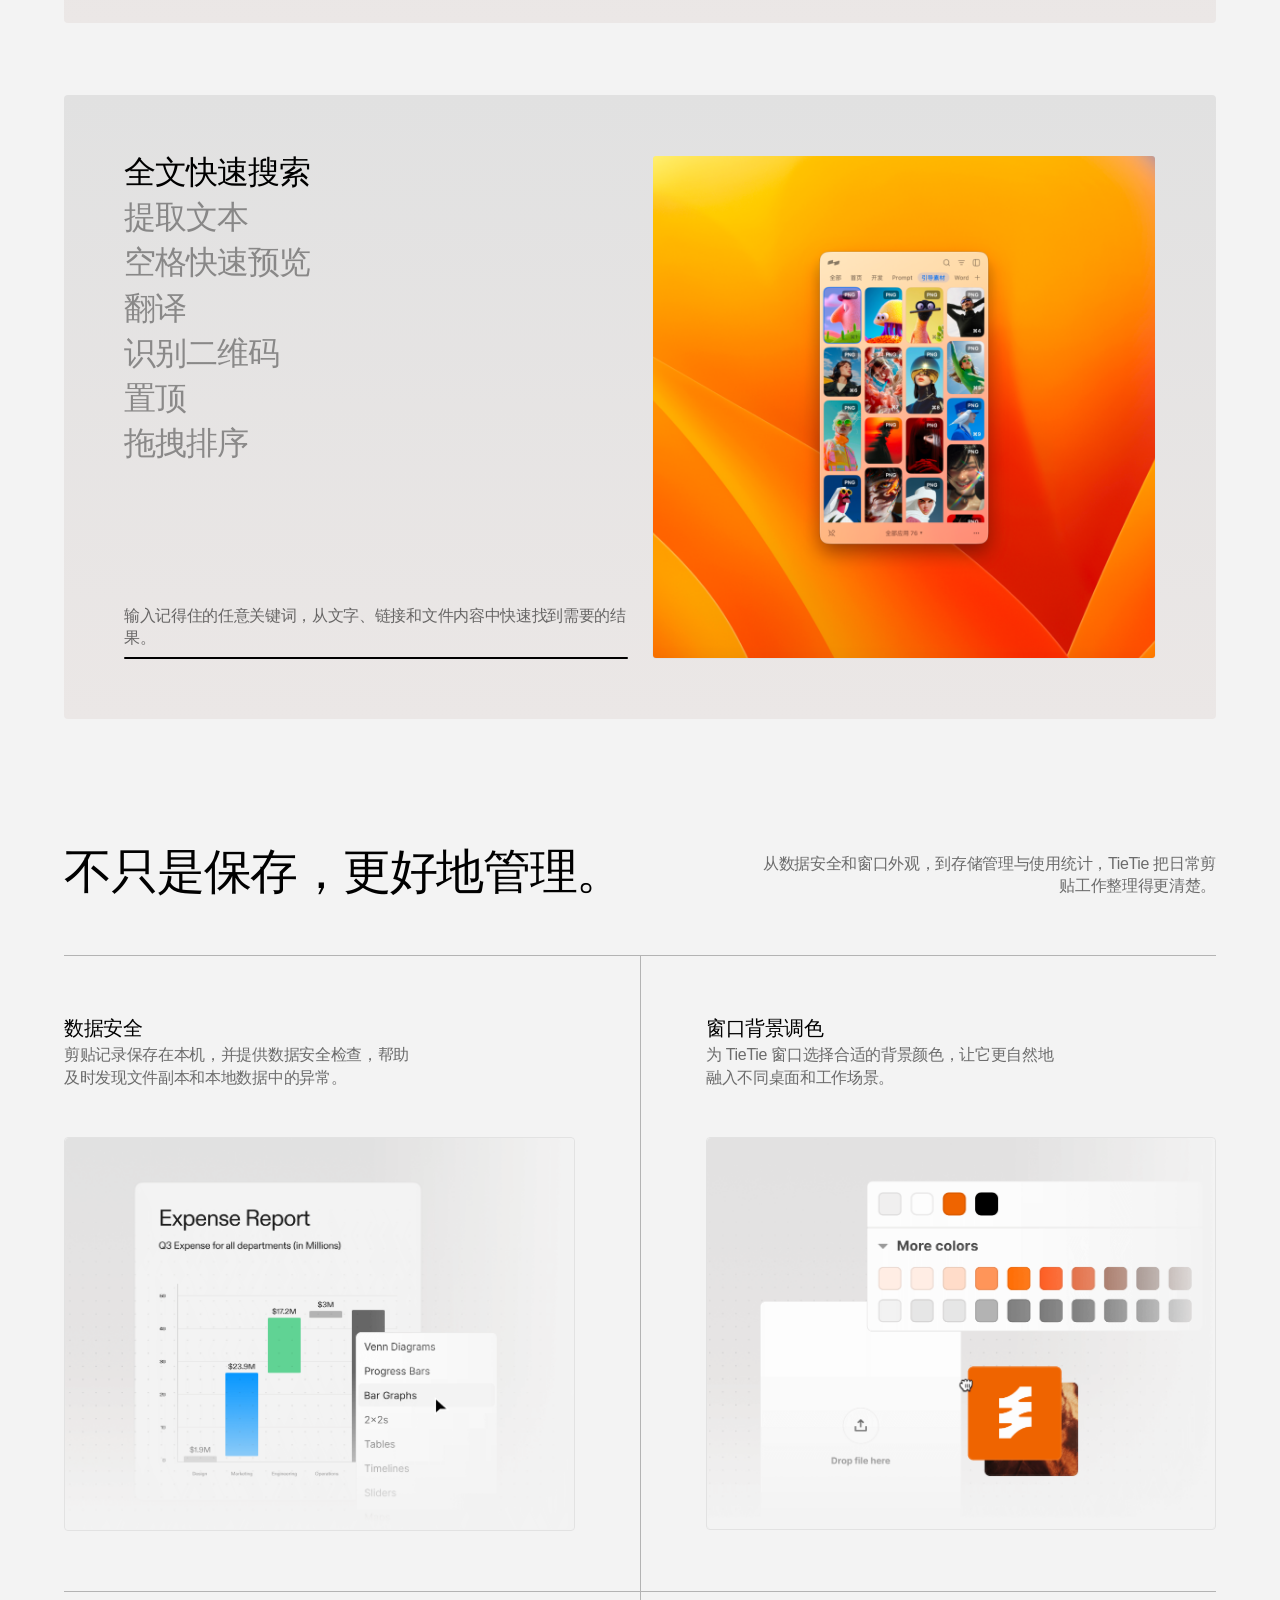
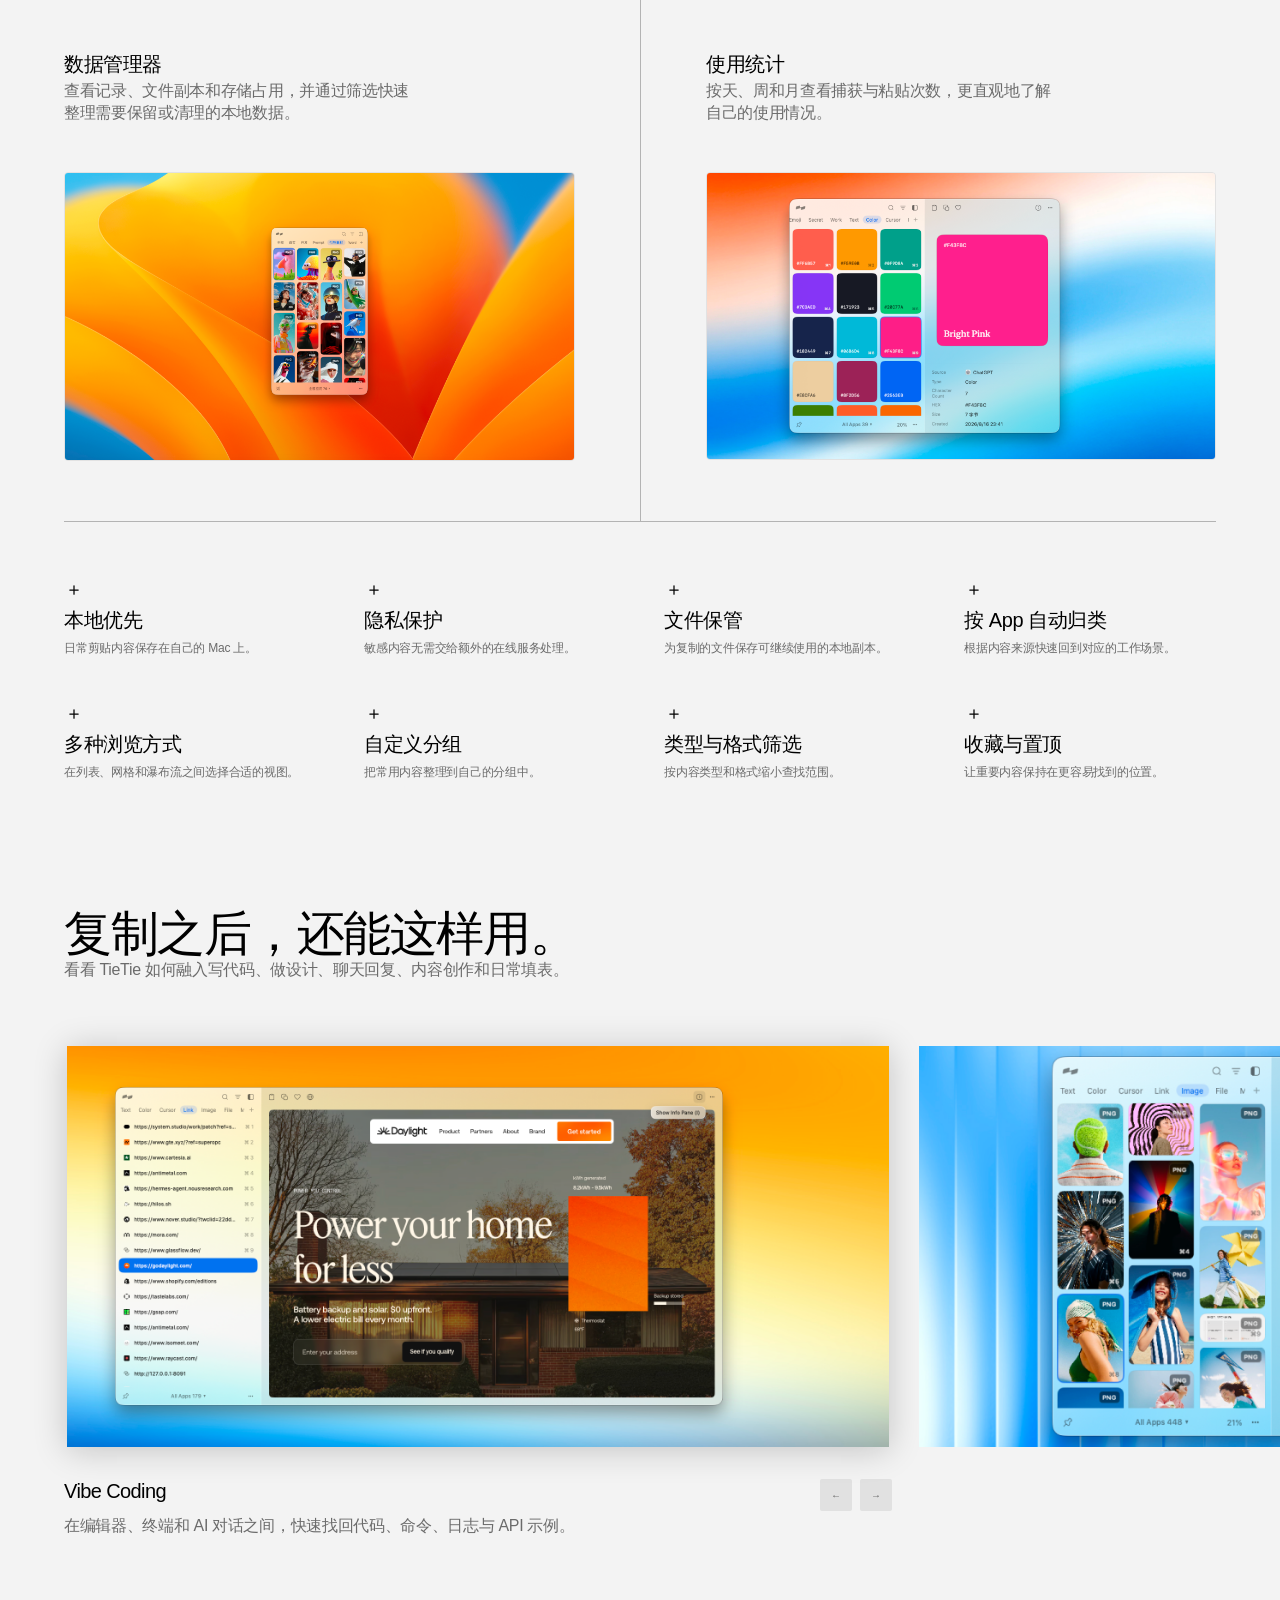
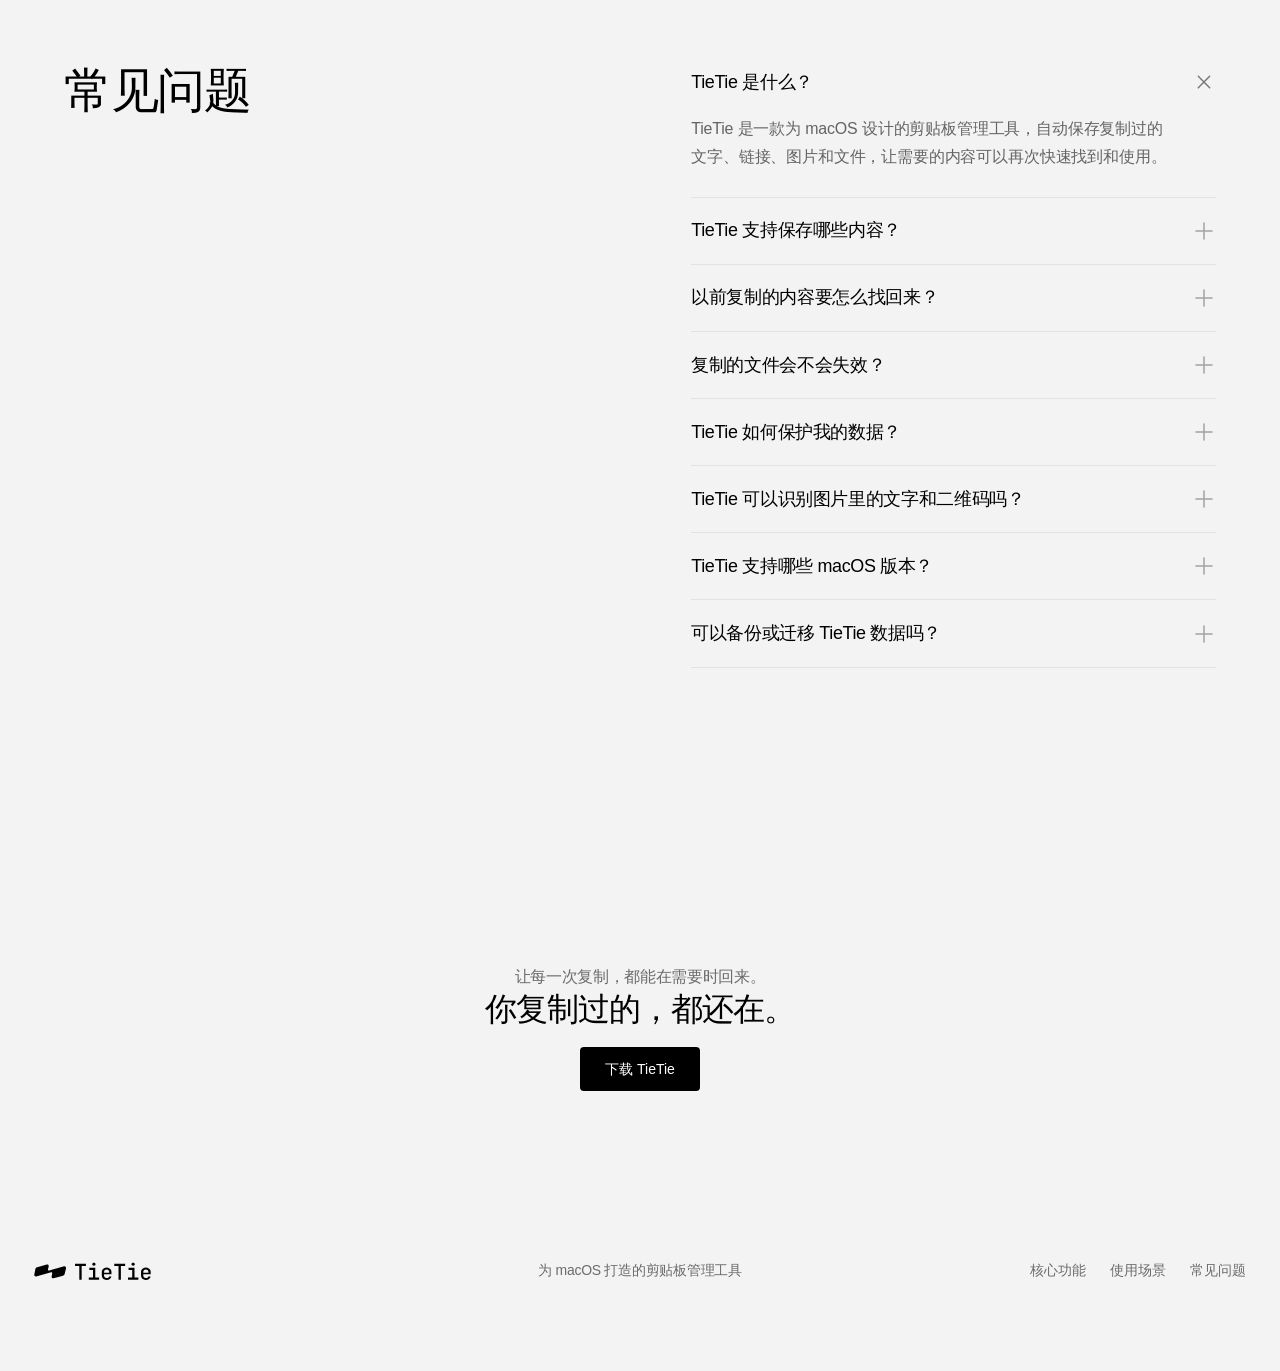
==== commit 7675572d: "Publish TieTie website from 6aec6fa" ====
--- a/index.html
+++ b/index.html
@@ -136,23 +136,6 @@
         </div>
       </section>
 
-      <section id="appearance" class="color-showcase section-space">
-        <div class="container">
-          <div class="section-heading reveal">
-            <div><p class="eyebrow">窗口背景调色</p><h2>让 TieTie，更像你的桌面。</h2></div>
-            <p>自由调整窗口背景颜色，让 TieTie 自然融入不同壁纸、环境和工作场景。</p>
-          </div>
-          <div class="color-stage reveal" data-color-stage role="group" aria-label="TieTie 窗口背景色预览">
-            <div class="color-layer color-current" data-color-current></div>
-            <div class="color-layer color-reveal" data-color-reveal></div>
-            <div class="color-product"><img src="/assets/hero-product.png" alt="TieTie 窗口预览"></div>
-            <button class="color-brush" type="button" data-color-brush aria-label="切换窗口背景色">
-              <svg viewBox="0 0 24 24" fill="none" aria-hidden="true"><path d="M3.9 20.87 3 21l.13-.89c.19-1.36.29-2.03.59-2.64.3-.6.78-1.08 1.75-2.05L16.98 3.91c.42-.42.64-.64.87-.75.43-.21.94-.21 1.38 0 .23.11.44.33.86.75.43.42.64.64.75.86.22.44.22.95 0 1.38-.11.23-.32.45-.75.87L8.58 18.53c-.97.97-1.45 1.45-2.06 1.75-.6.3-1.28.4-2.62.59Z" stroke="currentColor" stroke-width="1.5" stroke-linecap="round" stroke-linejoin="round"/><path d="m6 15 3 3m-.5-5.5 3 3" stroke="currentColor" stroke-width="1.5" stroke-linecap="round"/></svg>
-            </button>
-          </div>
-        </div>
-      </section>
-
       <section id="faqs" class="faq section-space">
         <div class="container faq-grid">
           <div class="faq-heading reveal"><h2>常见问题</h2></div>
--- a/styles.css
+++ b/styles.css
@@ -161,7 +161,7 @@
   50% { -webkit-mask-position: 106% 112%; mask-position: 106% 112%; opacity: 1; }
 }
 .hero-copy { position: relative; z-index: 2; }
-.hero-copy { width: 40.5%; }
+.hero-copy { top: -65px; width: 40.5%; }
 .hero-copy h1 { margin-bottom: clamp(.8rem, .42vw + .67rem, 1.2rem); font-size: clamp(3.2rem, 2.29vw + 2.47rem, 5.4rem); font-weight: 500; line-height: 1.05; letter-spacing: -.03em; }
 .hero-copy p { margin-bottom: 0; color: var(--black-58); font-size: clamp(1.4rem, .21vw + 1.33rem, 1.6rem); line-height: 1.4; }
 .hero-actions { display: flex; align-items: center; gap: 16px; margin-top: clamp(2.4rem, .83vw + 2.13rem, 3.2rem); }
@@ -259,17 +259,6 @@
 .scene-controls { display: flex; gap: 8px; }
 .scene-controls button { display: flex; width: 32px; height: 32px; align-items: center; justify-content: center; border: 0; border-radius: 2px; background: #e1e1e1; }
 
-.color-stage { position: relative; aspect-ratio: 16 / 8.6; overflow: hidden; border-radius: var(--radius); isolation: isolate; }
-.color-layer { position: absolute; inset: 0; }
-.color-current { background: #ffb38a; }
-.color-reveal { z-index: 1; visibility: hidden; clip-path: polygon(100% 100%,100% 100%,100% 100%); }
-.color-product { position: absolute; z-index: 2; top: 9%; left: 10%; width: 80%; filter: drop-shadow(0 28px 45px rgba(5,5,5,.2)); }
-.color-product img { width: 100%; border-radius: 10px; }
-.color-brush { position: absolute; right: 28px; bottom: 28px; z-index: 3; display: flex; width: 50px; height: 50px; padding: 0; align-items: center; justify-content: center; border: 1px solid var(--black-14); border-radius: 50%; background: rgba(255,255,255,.92); box-shadow: 0 3px 24px rgba(5,5,5,.16); backdrop-filter: blur(12px); }
-.color-brush:hover { background: #fff; transform: translateY(-1px); }
-.color-brush svg { width: 24px; height: 24px; }
-.color-brush::after { content: ""; position: absolute; right: 1px; bottom: 1px; width: 11px; height: 11px; border: 2px solid #fff; border-radius: 50%; background: var(--next-color, #f3c9d8); }
-
 .faq-grid { display: grid; grid-template-columns: 1fr 1fr; gap: clamp(56px, 8vw, 144px); align-items: start; }
 .faq-heading { position: sticky; top: 120px; }
 .faq-item { border-bottom: 1px solid var(--black-14); }
@@ -307,7 +296,7 @@
   .header-download { width: 44px; height: 44px; min-height: 44px; padding: 0; border-radius: 8px; }
   .header-download span { display: none; }
   .hero-grid { flex-direction: column; }
-  .hero-copy { width: 100%; text-align: center; }
+  .hero-copy { top: 0; width: 100%; text-align: center; }
   .hero-actions { justify-content: center; margin-bottom: 20px; }
   .hero-highlights { justify-content: center; }
   .hero-product { width: 100%; }
@@ -328,15 +317,17 @@
   .container { padding: 0 20px; }
   main { padding-top: 90px; }
   .hero { min-height: auto; }
+  .hero-copy h1 br { display: none; }
   .hero-copy p br { display: none; }
-  .hero-actions { align-items: flex-start; flex-direction: column; gap: 10px; }
-  .hero-highlights { justify-content: flex-start; }
-  .hero-stage { width: 100%; aspect-ratio: 16 / 9; }
+  .hero-actions { align-items: center; flex-direction: column; gap: 10px; }
+  .hero-highlights { justify-content: center; }
+  .hero-stage { width: 100%; aspect-ratio: 4 / 3; }
   .hero-stage::after { display: none; }
   .hero-tabs { width: 100%; flex-wrap: nowrap; overflow-x: auto; scrollbar-width: none; }
   .tag-cloud .eyebrow { text-align: center; }
   .tag-columns { grid-template-columns: repeat(3, minmax(0, 1fr)); }
   .tag-column { height: 55px; }
+  .tag-column:nth-child(n + 4) { border-top: 1px solid #e2e2e2; }
   .section-heading { align-items: flex-start; flex-direction: column; }
   .section-heading > p { text-align: left; }
   .management-cards { grid-template-columns: 1fr; }
@@ -352,9 +343,6 @@
   .scene-caption { display: none; }
   .scene-controls { flex: 0 0 auto; }
   .scene-controls button { width: 52px; }
-  .color-stage { aspect-ratio: 1 / 1; }
-  .color-product { top: 18%; left: 3%; width: 94%; }
-  .color-brush { right: 14px; bottom: 14px; }
   .faq-grid { grid-template-columns: 1fr; gap: 42px; }
   .faq-heading { position: static; }
   .faq-item:first-child .faq-question { padding-top: 0; }
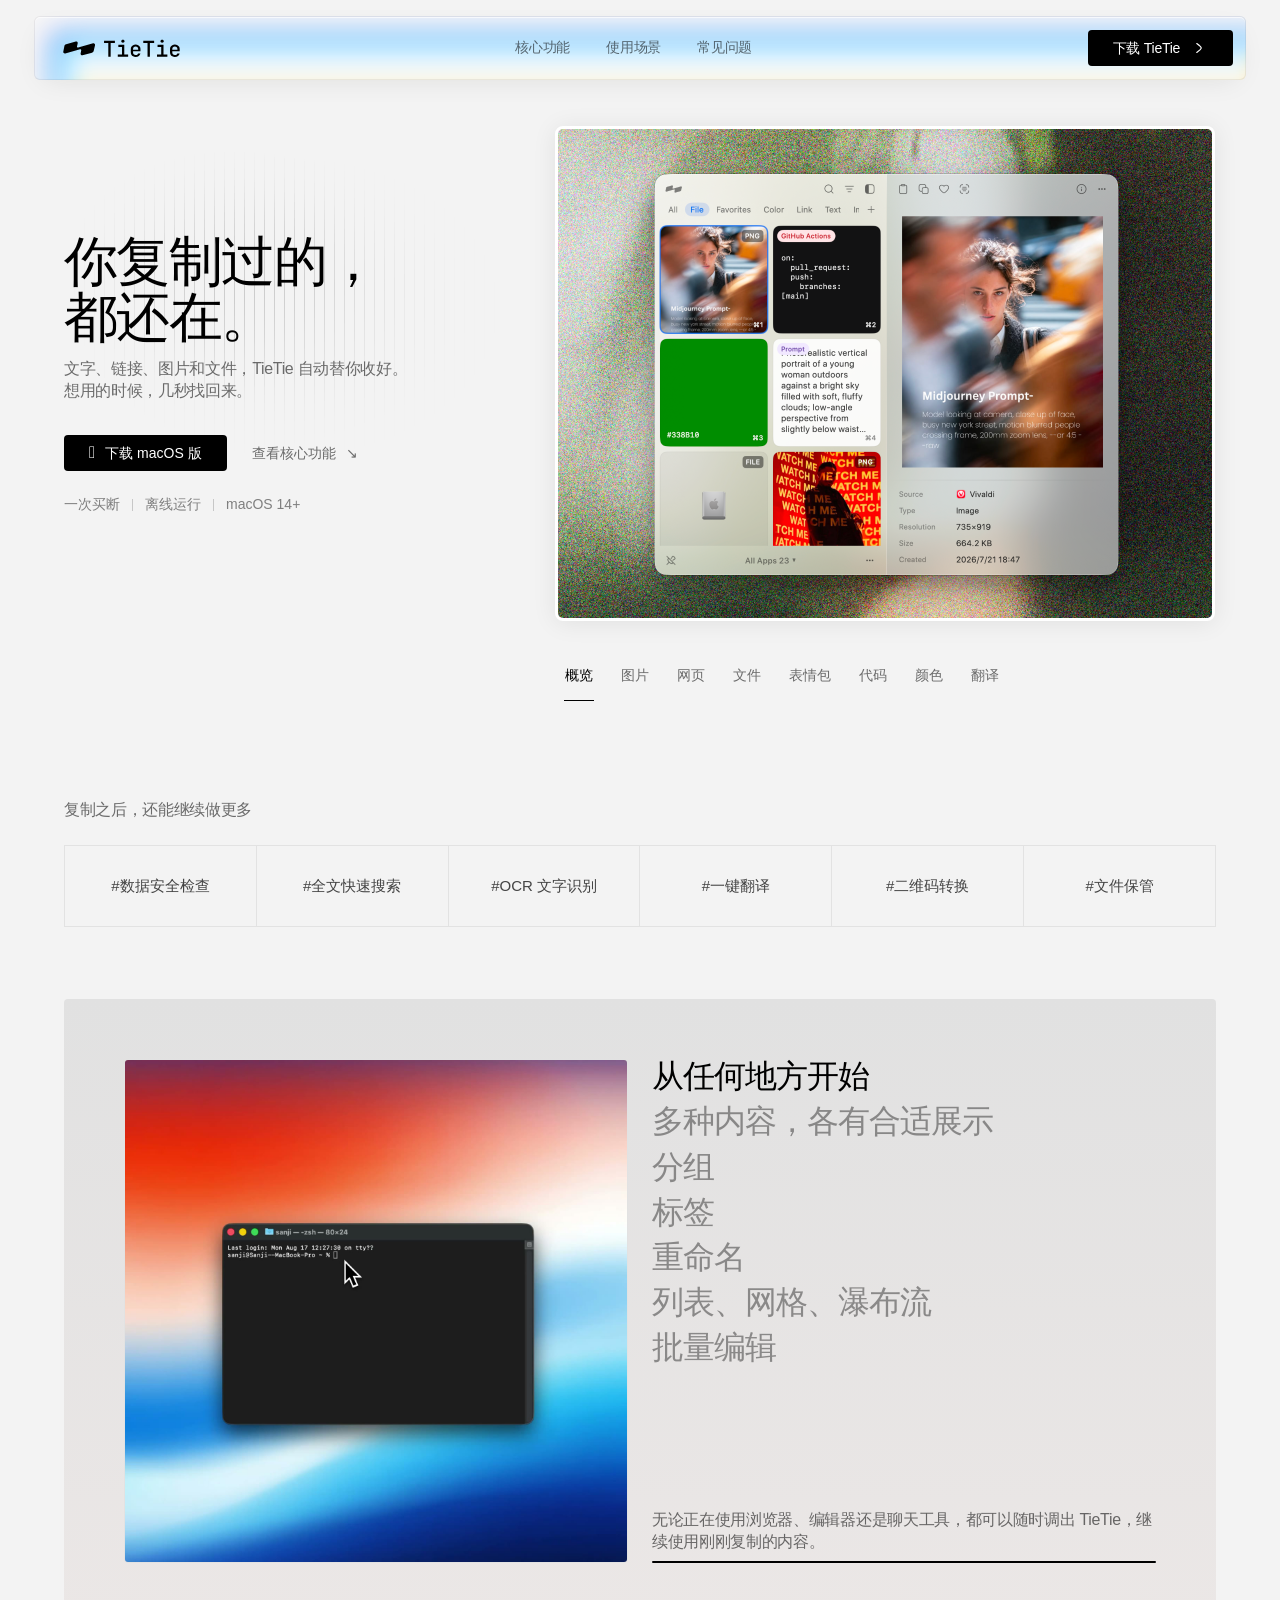
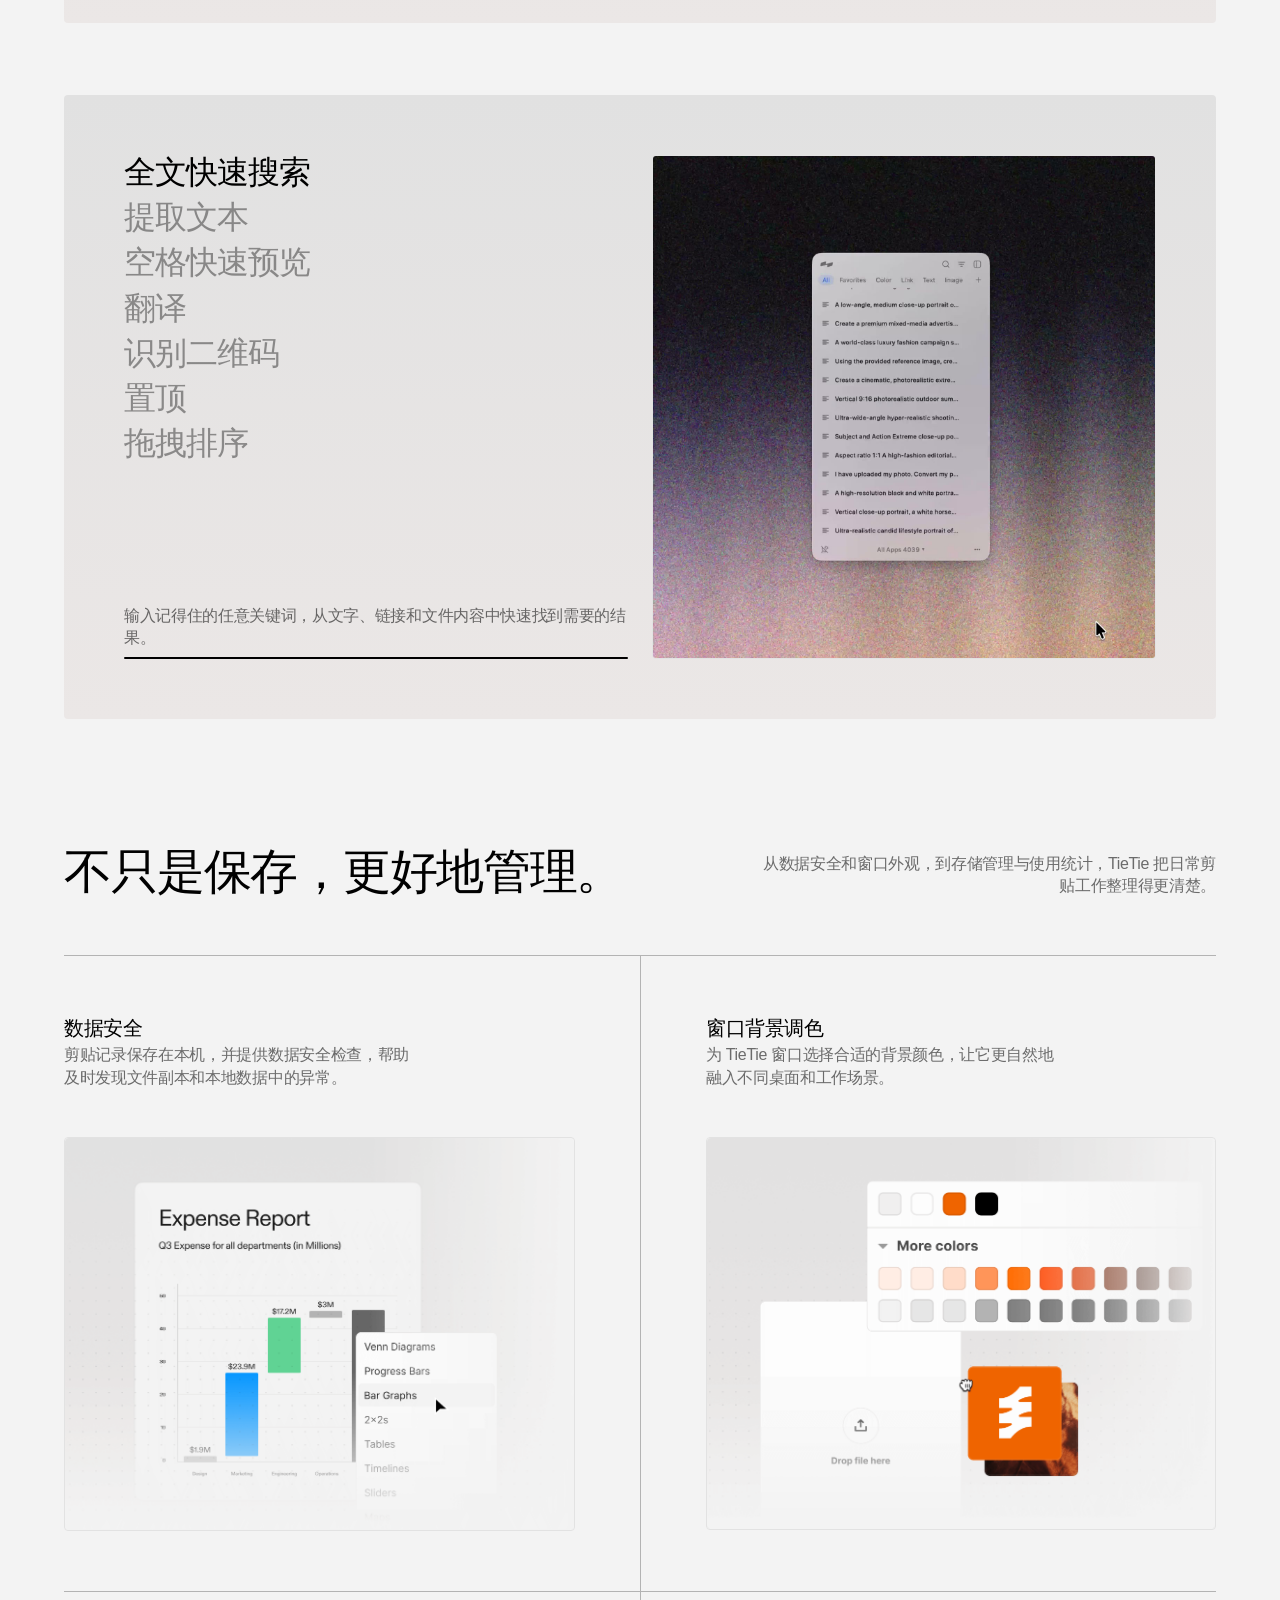
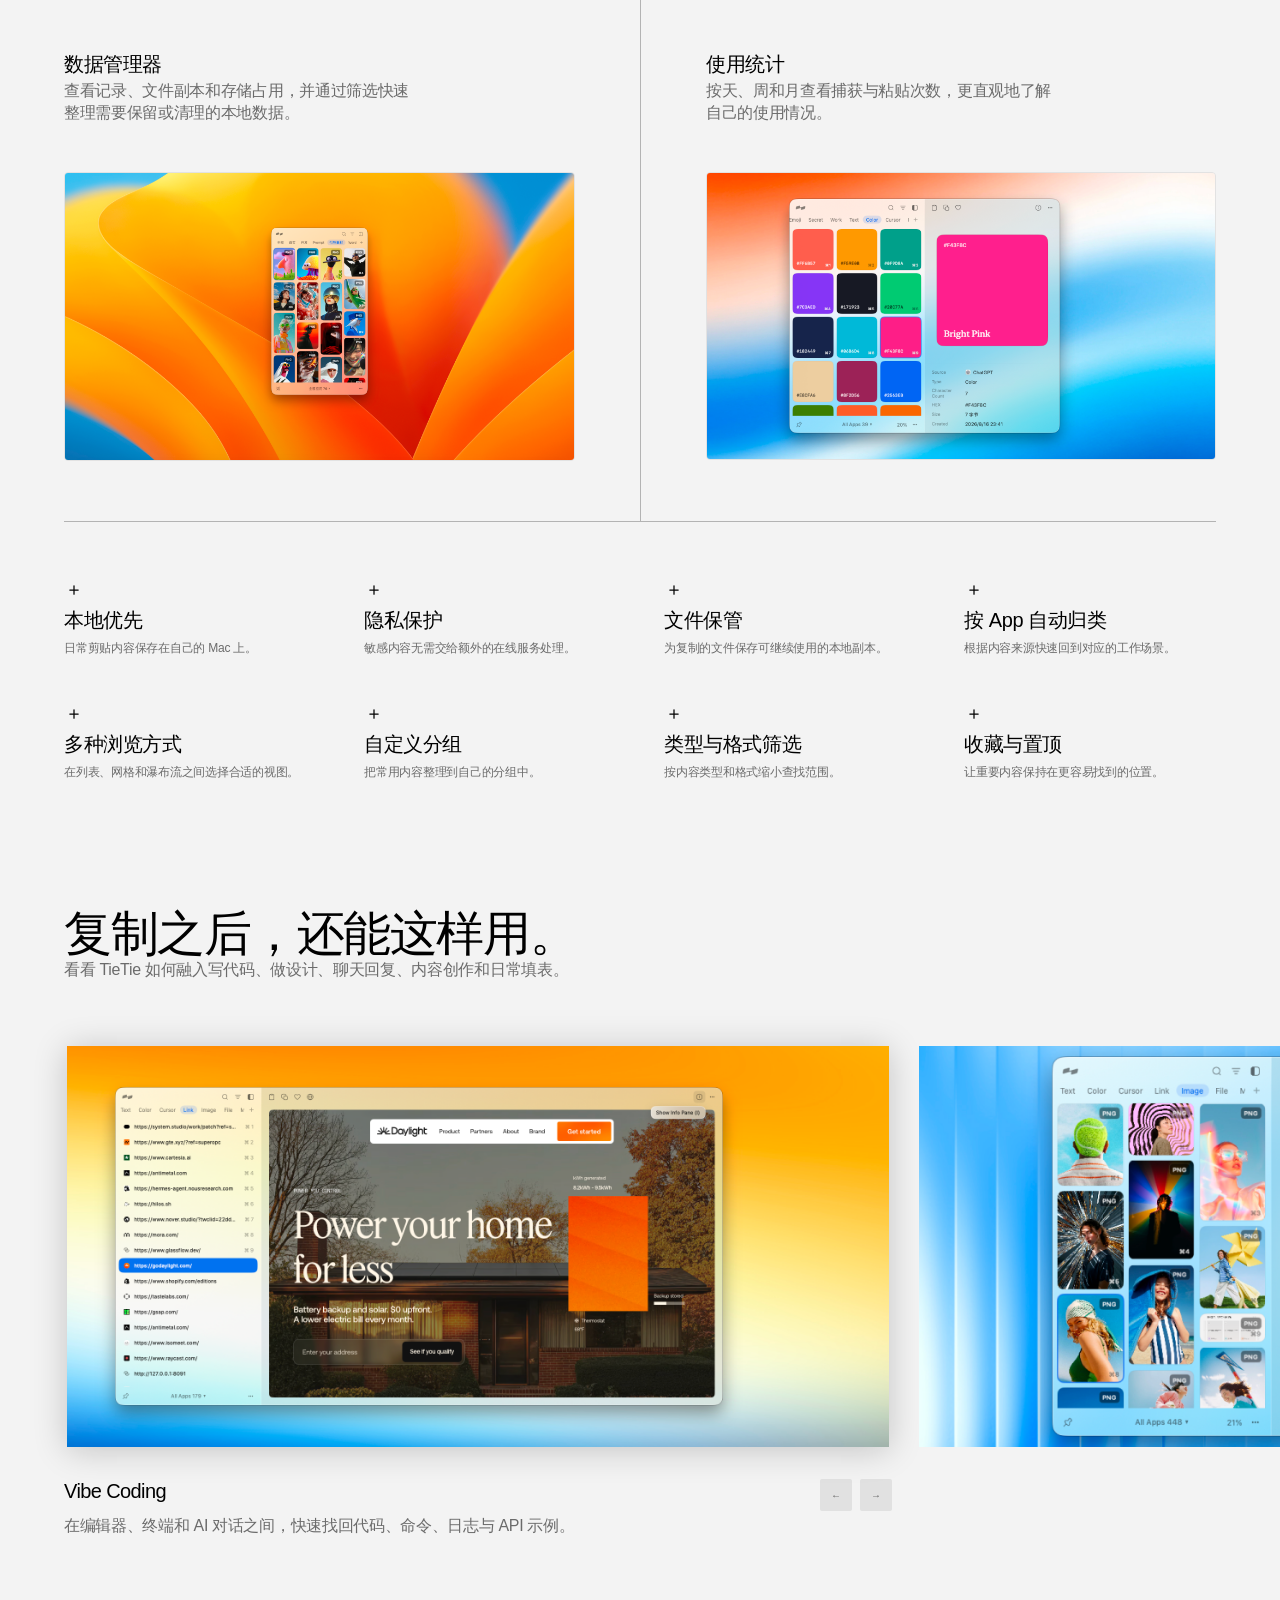
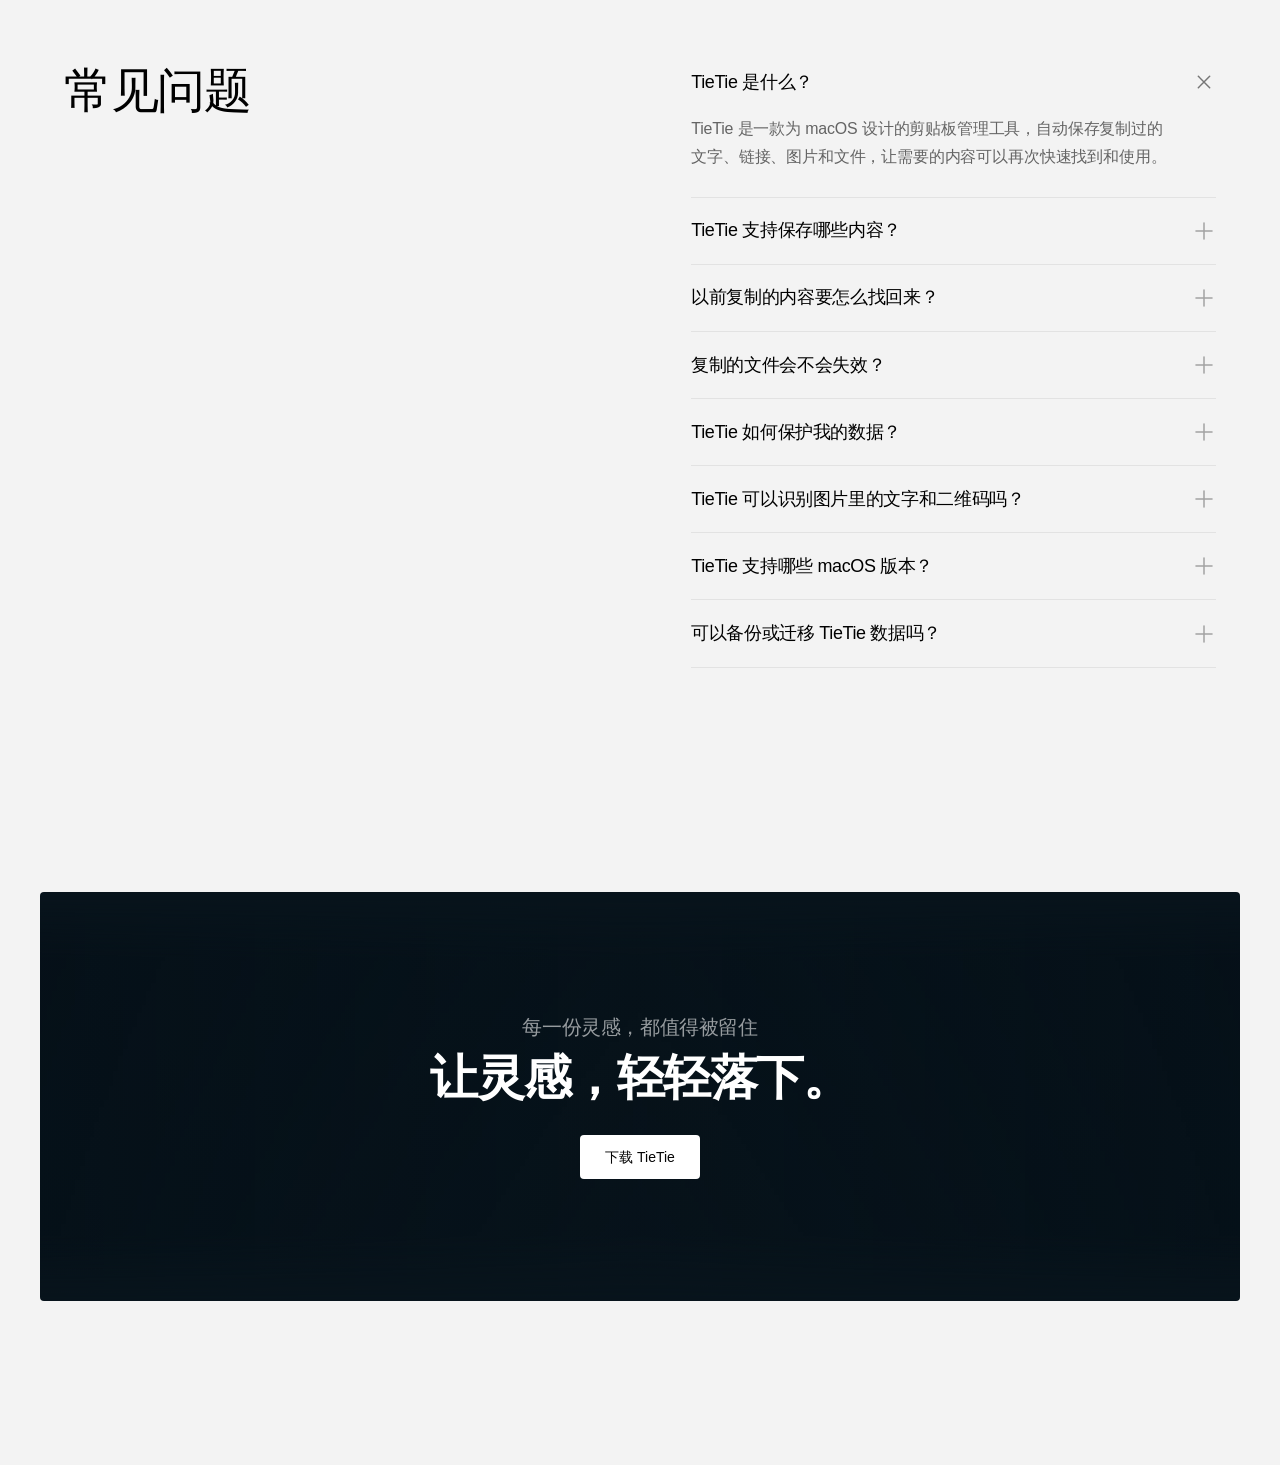
==== commit 8e34f95f: "Publish TieTie website legal pages and support content" ====
--- a/index.html
+++ b/index.html
@@ -142,22 +142,34 @@
           <div class="faq-list reveal" data-faq-list></div>
         </div>
       </section>
+      <section class="footer-story" data-footer-story aria-labelledby="footer-story-title">
+        <div class="footer-story-panel" data-footer-story-panel>
+          <div class="footer-story-media" aria-hidden="true">
+            <video class="footer-story-video" autoplay loop muted playsinline preload="auto">
+              <source src="/assets/footer-ballet.mp4" type="video/mp4">
+            </video>
+            <div class="footer-story-backdrop"></div>
+          </div>
+          <div class="footer-story-copy">
+            <p>每一份灵感，都值得被留住</p>
+            <h2 id="footer-story-title">让灵感，轻轻落下。</h2>
+            <a class="button button-dark" href="#download">下载 TieTie</a>
+          </div>
+        </div>
+      </section>
     </main>
-
+    <div class="footer-spacer" aria-hidden="true"></div>
     <footer class="site-footer">
-      <div class="container footer-cta reveal">
-        <p>让每一次复制，都能在需要时回来。</p>
-        <h3>你复制过的，都还在。</h3>
-        <a class="button button-dark" href="#download">下载 TieTie</a>
-      </div>
-      <div class="container footer-bottom">
-        <a class="brand" href="#top"><img src="/assets/logo.svg" alt="TieTie"></a>
-        <p>为 macOS 打造的剪贴板管理工具</p>
-        <nav aria-label="页脚导航">
-          <a href="#features">核心功能</a>
-          <a href="#scenes">使用场景</a>
-          <a href="#faqs">常见问题</a>
-        </nav>
+      <div class="footer-shell">
+        <div class="footer-bottom">
+          <a class="brand footer-brand" href="/" aria-label="TieTie 首页">
+            <img src="/assets/logo.svg" alt="TieTie">
+          </a>
+          <nav aria-label="页脚导航">
+            <a href="/privacy.html">隐私政策</a>
+            <a href="/support.html">支持</a>
+          </nav>
+        </div>
       </div>
     </footer>
   </body>
--- a/styles.css
+++ b/styles.css
@@ -34,6 +34,7 @@
 p { font-size: clamp(1.4rem, .21vw + 1.33rem, 1.6rem); font-weight: 400; line-height: 1.4; letter-spacing: -.02em; }
 .container { width: 100%; max-width: var(--container); margin-inline: auto; padding: 0 30px; }
 main { position: relative; padding-top: 126px; }
+main { z-index: 10; background: var(--surface); }
 main > section { margin: clamp(9.6rem, 3.33vw + 8.53rem, 12.8rem) 0; }
 main > section:first-of-type { margin-top: 0; }
 .section-space { padding: 0; }
@@ -80,6 +81,7 @@
   border-color: rgba(28, 27, 25, .1);
   background: rgba(255, 255, 255, .56);
 }
+.site-header.is-footer .header-inner { opacity: 0; pointer-events: none; }
 @supports ((backdrop-filter: url("#glossy-filter")) or (-webkit-backdrop-filter: url("#glossy-filter"))) {
   .header-inner {
     -webkit-backdrop-filter: url("#glossy-filter") blur(14px) saturate(160%);
@@ -271,12 +273,73 @@
 .faq-answer-inner { min-height: 0; overflow: hidden; }
 .faq-answer p { max-width: 620px; margin: 0; padding: 0 48px clamp(2.4rem, 2vw, 3.2rem) 0; color: rgba(5,5,5,.6); font-size: clamp(1.5rem, .1vw + 1.467rem, 1.6rem); line-height: 1.75; letter-spacing: -.01em; }
 
-.site-footer { position: relative; overflow: hidden; padding: 0 0 9rem; }
-.footer-cta { width: clamp(23rem, 27.08vw + 14.33rem, 49rem); margin: clamp(14rem, 3.13vw + 13rem, 17rem) auto; text-align: center; }
-.footer-cta > p { margin-bottom: 4px; color: var(--black-58); }
-.footer-cta h3 { margin-bottom: clamp(1.6rem, .42vw + 1.47rem, 2rem); }
-.footer-cta .button { height: 44px; min-height: 44px; }
-.footer-bottom { display: grid; grid-template-columns: 1fr auto 1fr; gap: 30px; align-items: center; padding: 0; }
+.footer-spacer { height: var(--footer-height, 534px); pointer-events: none; }
+.site-footer { position: fixed; inset: auto 0 0; z-index: 0; height: auto; padding: 0 30px; overflow: visible; background: var(--surface); }
+.footer-shell { display: flex; width: 100%; max-width: 1200px; margin: 0 auto; flex-direction: column; gap: 64px; padding-top: 64px; padding-bottom: 64px; }
+.footer-story { position: relative; padding: clamp(5.6rem, 8vw, 9.6rem) 30px 0; background: var(--surface); }
+main > .footer-story { margin-bottom: 0; }
+.footer-story-panel {
+  position: relative;
+  top: auto;
+  display: grid;
+  width: min(1200px, 100%);
+  height: clamp(360px, 32vw, 460px);
+  min-height: 360px;
+  margin: 0 auto;
+  overflow: hidden;
+  border-radius: var(--radius);
+  background: #08141c;
+  isolation: isolate;
+}
+.footer-story-media {
+  position: absolute;
+  inset: 0;
+  z-index: 0;
+  overflow: hidden;
+  -webkit-mask-image: linear-gradient(180deg, transparent 0%, #000 16%, #000 84%, transparent 100%);
+  mask-image: linear-gradient(180deg, transparent 0%, #000 16%, #000 84%, transparent 100%);
+}
+.footer-story-video {
+  position: absolute;
+  inset: 0;
+  width: 100%;
+  height: 100%;
+  max-width: none;
+  object-fit: cover;
+  opacity: .82;
+  filter: blur(8px) saturate(.7) brightness(.92);
+  transform: scale(1.06);
+}
+.footer-story-backdrop {
+  position: absolute;
+  inset: 0;
+  z-index: 1;
+  background:
+    linear-gradient(90deg, rgba(5, 16, 24, .68) 0%, rgba(5, 16, 24, .4) 28%, rgba(5, 16, 24, .18) 50%, rgba(5, 16, 24, .4) 72%, rgba(5, 16, 24, .68) 100%),
+    linear-gradient(180deg, rgba(5, 16, 24, .46), rgba(5, 16, 24, .24));
+  -webkit-backdrop-filter: blur(10px);
+  backdrop-filter: blur(10px);
+}
+.footer-story-copy {
+  position: relative;
+  z-index: 2;
+  display: flex;
+  width: min(720px, 100%);
+  flex-direction: column;
+  align-items: center;
+  justify-content: center;
+  margin: 0 auto;
+  padding: 32px 24px;
+  text-align: center;
+  opacity: 1;
+  transform: none;
+}
+.footer-story-copy > p { margin-bottom: 12px; color: rgba(255, 255, 255, .58); font-size: 20px; }
+.footer-story-copy h2 { max-width: 720px; margin-bottom: 32px; color: #fff; font-weight: 800; }
+.footer-story-copy .button { height: 44px; min-height: 44px; background: #fff; color: #050505; }
+.footer-story-copy .button:hover { background: #e8e8e8; }
+.footer-bottom { display: grid; height: 36px; grid-template-columns: 1fr auto; gap: 30px; align-items: center; padding: 0; }
+.footer-brand img { width: auto; height: 23px; }
 .footer-bottom > p { margin: 0; color: var(--black-58); font-size: 14px; }
 .footer-bottom nav { display: flex; justify-content: flex-end; gap: 24px; color: var(--black-58); font-size: 14px; }
 
@@ -347,8 +410,15 @@
   .faq-heading { position: static; }
   .faq-item:first-child .faq-question { padding-top: 0; }
   .faq-answer p { padding-right: 36px; }
-  .footer-bottom { grid-template-columns: 1fr; text-align: center; }
+  .footer-spacer { display: none; }
+  .site-footer { position: relative; inset: auto; height: auto; padding: 0 20px; }
+  .footer-shell { height: auto; gap: 64px; padding-top: 64px; padding-bottom: 64px; }
+  .footer-bottom { height: auto; grid-template-columns: 1fr; gap: 10px; text-align: center; }
   .footer-bottom .brand, .footer-bottom nav { justify-content: center; }
+  .footer-story { min-height: auto; padding: 5.6rem 20px 0; }
+  .footer-story-panel { position: relative; top: auto; width: 100%; height: 360px; min-height: 360px; }
+  .footer-story-copy { width: 100%; padding: 28px 20px; }
+  .footer-story-copy h2 { font-size: clamp(3.2rem, 9vw, 4.8rem); }
 }
 
 @media (prefers-reduced-motion: reduce) {
@@ -356,4 +426,7 @@
   *, *::before, *::after { animation-duration: .01ms !important; animation-iteration-count: 1 !important; transition-duration: .01ms !important; }
   .hero-grid-field { animation: none !important; }
   .reveal { opacity: 1; transform: none; }
-}
+  .footer-story { min-height: auto; padding-top: 5.6rem; }
+  .footer-story-panel { position: relative; top: auto; height: 360px; min-height: 360px; }
+  .footer-story-copy { opacity: 1; transform: none; }
+}
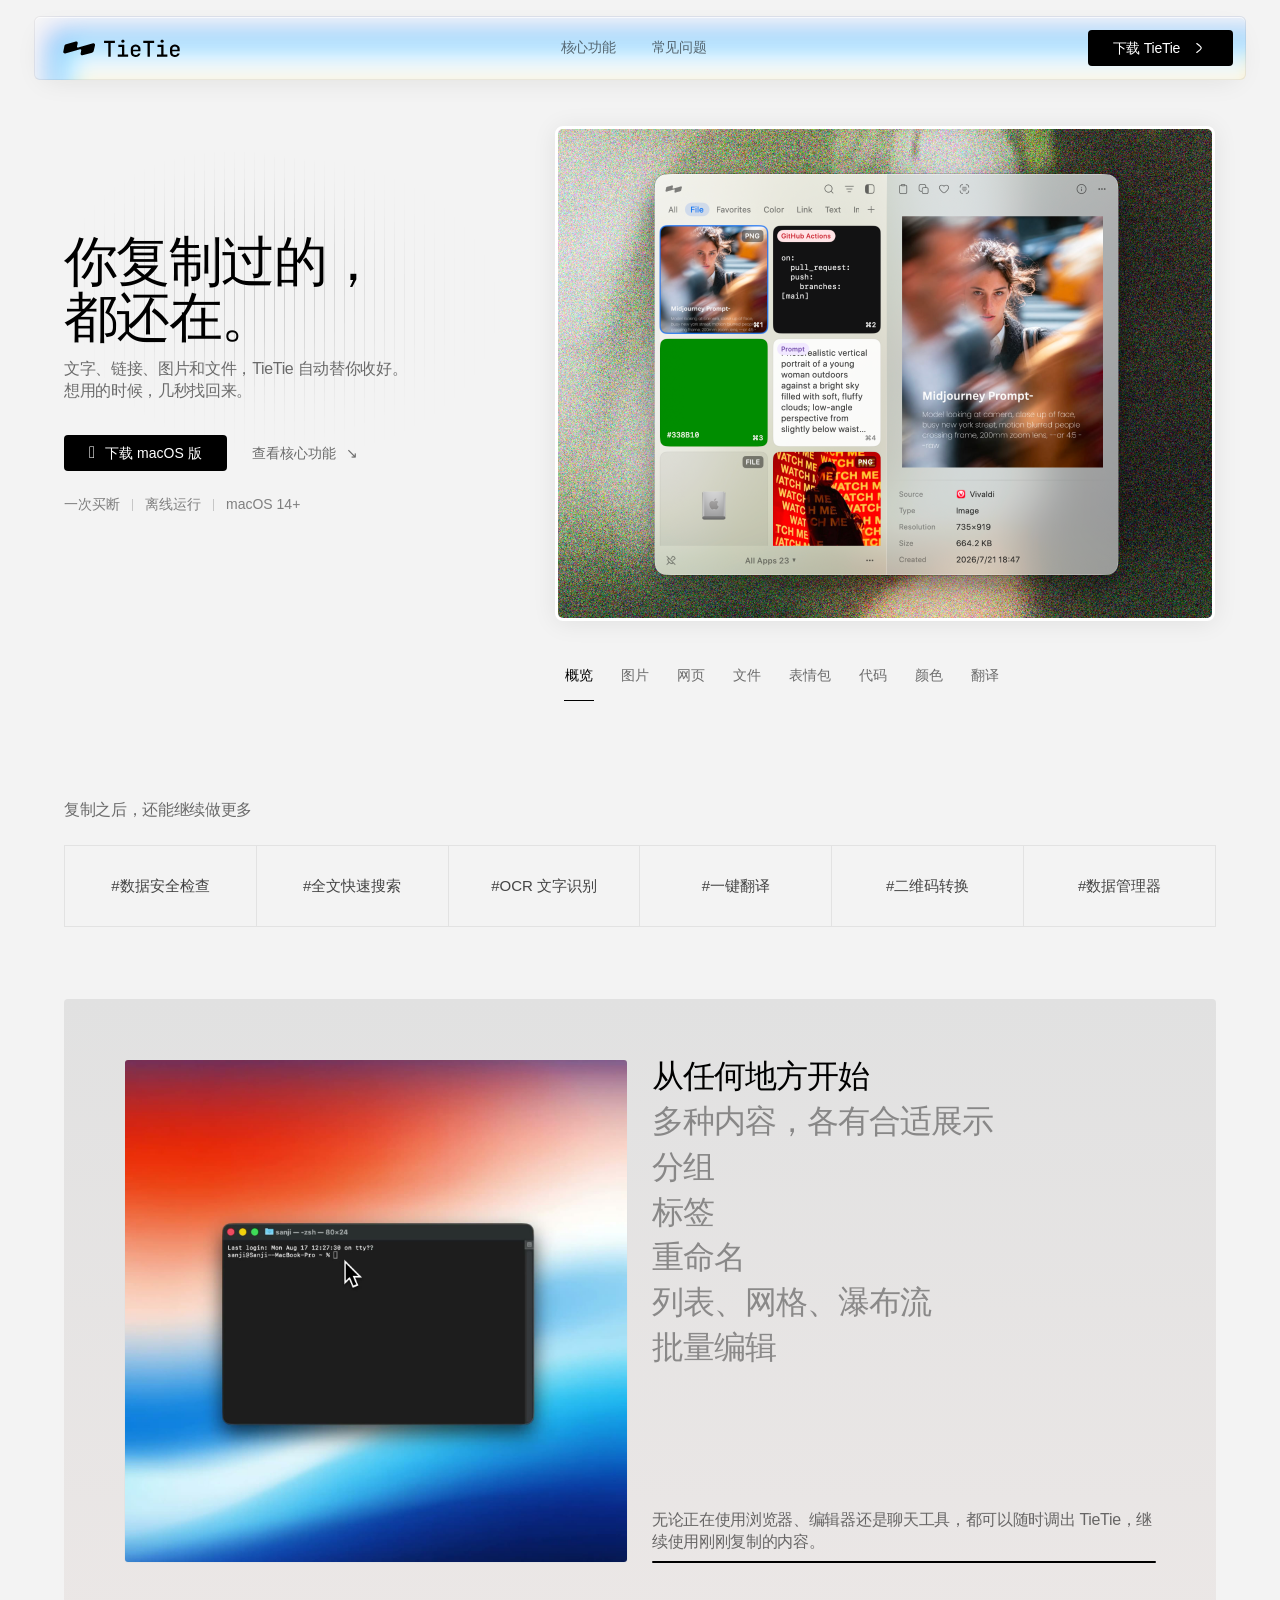
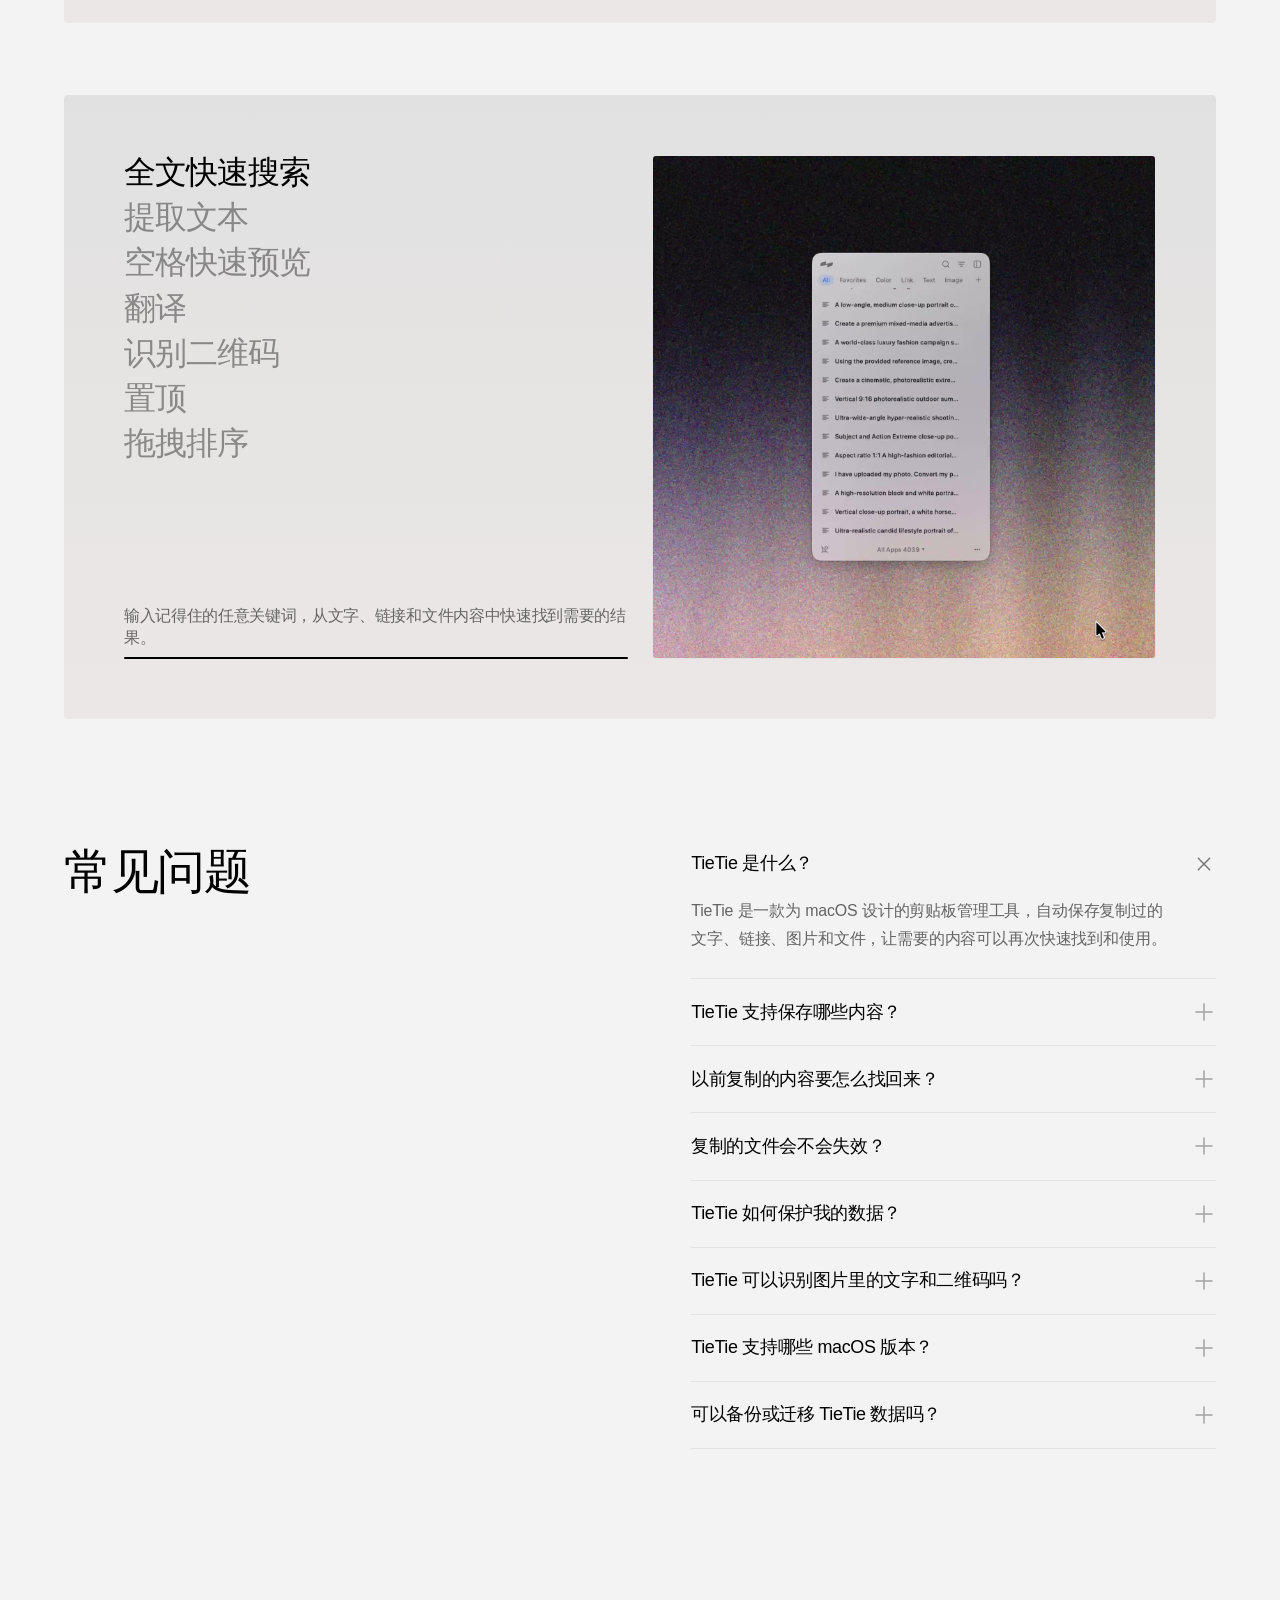
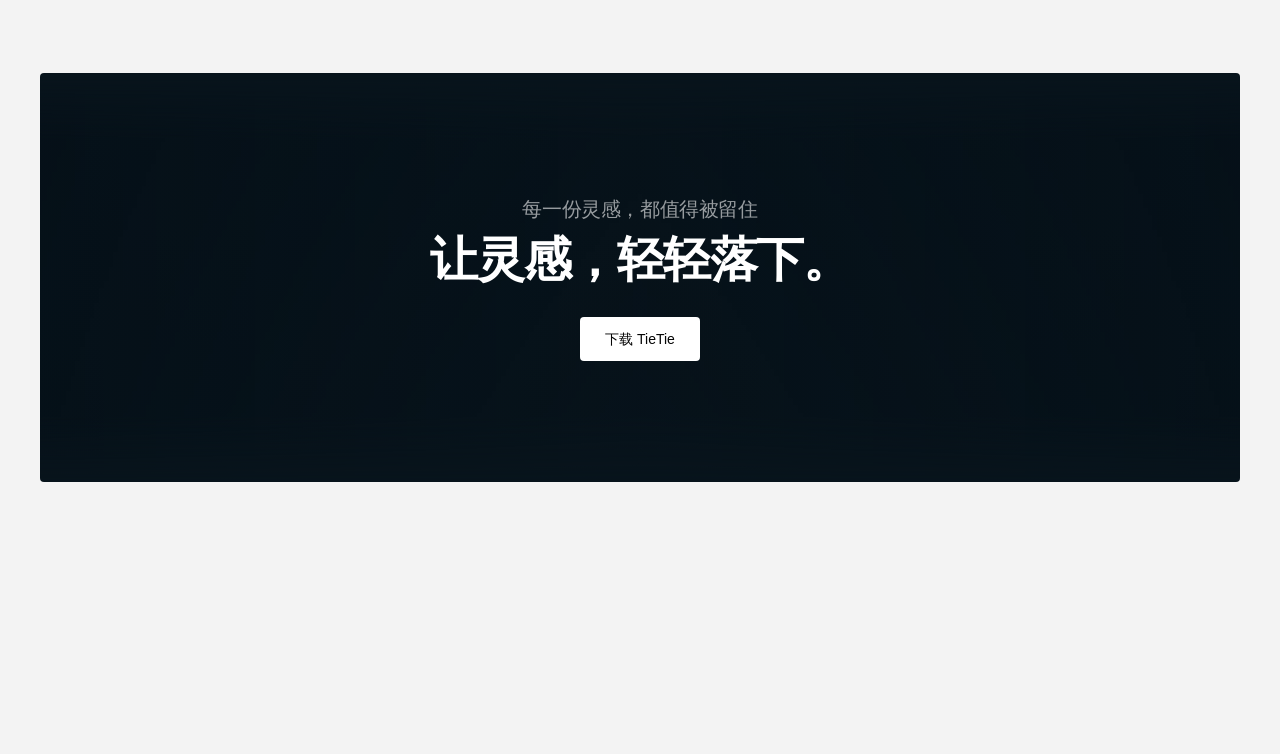
==== commit 49d267e2: "Publish latest codex website" ====
--- a/index.html
+++ b/index.html
@@ -6,22 +6,21 @@
     <meta name="description" content="TieTie 是一款为 macOS 设计的剪贴板管理工具，帮你保存、整理并快速找回复制过的内容。">
     <meta name="theme-color" content="#f3f3f3">
     <title>TieTie — 你复制过的，都还在。</title>
-    <link rel="icon" href="/assets/favicon.svg" type="image/svg+xml">
-    <link rel="stylesheet" href="/styles.css">
-    <script src="/app.js" defer></script>
+    <link rel="icon" href="assets/favicon.svg" type="image/svg+xml">
+    <link rel="stylesheet" href="styles.css">
+    <script src="app.js" defer></script>
   </head>
   <body>
     <header id="header" class="site-header">
       <div class="container header-inner">
         <a class="brand" href="#top" aria-label="TieTie 首页">
-          <img src="/assets/logo.svg" alt="TieTie">
+          <img src="assets/logo.svg" alt="TieTie">
         </a>
         <button class="menu-toggle" type="button" aria-label="打开导航菜单" aria-expanded="false">
           <span></span><span></span>
         </button>
         <nav class="main-nav" aria-label="主导航">
           <a href="#features">核心功能</a>
-          <a href="#scenes">使用场景</a>
           <a href="#faqs">常见问题</a>
         </nav>
         <div class="header-actions">
@@ -89,53 +88,6 @@
       <section id="features" class="feature-section reveal" data-feature-deck="0"></section>
       <section class="feature-section reveal" data-feature-deck="1"></section>
 
-      <section id="management" class="management section-space">
-        <div class="container">
-          <div class="section-heading reveal">
-            <h2>不只是保存，更好地管理。</h2>
-            <p>从数据安全和窗口外观，到存储管理与使用统计，TieTie 把日常剪贴工作整理得更清楚。</p>
-          </div>
-          <div class="management-cards">
-            <article class="management-card reveal">
-              <div class="card-media"><img src="/assets/showcase/data-manager.png" alt="数据安全与数据管理器示意"></div>
-              <div class="card-copy"><h3>数据安全</h3><p>剪贴记录保存在本机，并提供数据安全检查，帮助及时发现文件副本和本地数据中的异常。</p></div>
-            </article>
-            <article class="management-card reveal" data-delay="80">
-              <div class="card-media"><img src="/assets/showcase/appearance.png" alt="窗口背景调色示意"></div>
-              <div class="card-copy"><h3>窗口背景调色</h3><p>为 TieTie 窗口选择合适的背景颜色，让它更自然地融入不同桌面和工作场景。</p></div>
-            </article>
-            <article class="management-card reveal">
-              <div class="card-media"><img src="/assets/hero-product.png" alt="TieTie 数据管理器示意"></div>
-              <div class="card-copy"><h3>数据管理器</h3><p>查看记录、文件副本和存储占用，并通过筛选快速整理需要保留或清理的本地数据。</p></div>
-            </article>
-            <article class="management-card reveal" data-delay="80">
-              <div class="card-media"><img src="/assets/hero-color.png" alt="TieTie 使用统计示意"></div>
-              <div class="card-copy"><h3>使用统计</h3><p>按天、周和月查看捕获与粘贴次数，更直观地了解自己的使用情况。</p></div>
-            </article>
-          </div>
-          <div class="capability-list reveal" data-capability-list></div>
-        </div>
-      </section>
-
-      <section id="scenes" class="scenes section-space">
-        <div class="container">
-          <div class="section-heading reveal">
-            <h2>复制之后，还能这样用。</h2>
-            <p>看看 TieTie 如何融入写代码、做设计、聊天回复、内容创作和日常填表。</p>
-          </div>
-          <div class="scene-carousel reveal">
-            <div class="scene-track" data-scene-track></div>
-            <div class="scene-navigation">
-              <div class="scene-caption" data-scene-caption></div>
-              <div class="scene-controls">
-                <button type="button" data-scene-prev aria-label="上一个使用场景">←</button>
-                <button type="button" data-scene-next aria-label="下一个使用场景">→</button>
-              </div>
-            </div>
-          </div>
-        </div>
-      </section>
-
       <section id="faqs" class="faq section-space">
         <div class="container faq-grid">
           <div class="faq-heading reveal"><h2>常见问题</h2></div>
@@ -146,7 +98,7 @@
         <div class="footer-story-panel" data-footer-story-panel>
           <div class="footer-story-media" aria-hidden="true">
             <video class="footer-story-video" autoplay loop muted playsinline preload="auto">
-              <source src="/assets/footer-ballet.mp4" type="video/mp4">
+              <source src="assets/footer-ballet.mp4" type="video/mp4">
             </video>
             <div class="footer-story-backdrop"></div>
           </div>
@@ -163,9 +115,11 @@
       <div class="footer-shell">
         <div class="footer-bottom">
           <a class="brand footer-brand" href="/" aria-label="TieTie 首页">
-            <img src="/assets/logo.svg" alt="TieTie">
+            <img src="assets/logo.svg" alt="TieTie">
           </a>
           <nav aria-label="页脚导航">
+            <a href="#features">核心功能</a>
+            <a href="#faqs">常见问题</a>
             <a href="/privacy.html">隐私政策</a>
             <a href="/support.html">支持</a>
           </nav>
--- a/styles.css
+++ b/styles.css
@@ -227,40 +227,6 @@
 .section-heading > *:first-child { flex: 1; }
 .section-heading h2, .faq-heading h2 { margin-bottom: 0; font-size: clamp(2.8rem, 2.08vw + 2.13rem, 4.8rem); font-weight: 400; line-height: 1.05; letter-spacing: -.03em; }
 .section-heading > p { width: 100%; max-width: 466px; margin: 0; color: var(--black-58); font-size: clamp(1.4rem, .21vw + 1.33rem, 1.6rem); line-height: 1.4; text-align: right; }
-.management-cards { display: grid; grid-template-columns: 1fr 1fr; border-top: 1px solid #b3b3b3; border-bottom: 1px solid #b3b3b3; }
-.management-card { display: flex; min-width: 0; flex-direction: column; padding: clamp(2.8rem, 3.33vw + 1.73rem, 6rem) 0; }
-.management-card:nth-child(odd) { padding-right: clamp(2.8rem, 3.85vw + 1.57rem, 6.5rem); }
-.management-card:nth-child(even) { padding-left: clamp(2.8rem, 3.85vw + 1.57rem, 6.5rem); border-left: 1px solid #b3b3b3; }
-.management-card:nth-child(n + 3) { border-top: 1px solid #b3b3b3; }
-.card-media { order: 2; overflow: hidden; }
-.card-media img { width: 100%; height: auto; border: 1px solid var(--black-14); border-radius: var(--radius); transition: transform .3s ease-out; }
-.card-media img:hover { transform: scale(1.1); }
-.card-copy { order: 1; display: flex; flex-direction: column; gap: 4px; margin-bottom: clamp(2.4rem, 2.5vw + 1.6rem, 4.8rem); }
-.card-copy h3 { margin-bottom: 0; font-size: clamp(1.4rem, .63vw + 1.2rem, 2rem); font-weight: 400; line-height: 1.2; letter-spacing: -.02em; }
-.card-copy p { max-width: 360px; margin: 0; color: var(--black-58); }
-.capability-list { display: flex; flex-wrap: wrap; gap: clamp(2.4rem, 2.5vw + 1.6rem, 4.8rem); margin-top: clamp(3rem, 2.92vw + 2.07rem, 5.8rem); }
-.capability-item { display: flex; width: calc((100% - 3 * clamp(2.4rem, 2.5vw + 1.6rem, 4.8rem)) / 4); min-width: 0; flex: none; flex-direction: column; gap: 8px; padding: 0; }
-.capability-icon { display: flex; width: 20px; height: 20px; align-items: center; justify-content: center; color: var(--black); }
-.capability-icon svg { width: 20px; height: 20px; }
-.capability-item h3 { margin: 0; font-size: clamp(1.4rem, .63vw + 1.2rem, 2rem); font-weight: 400; line-height: 1.2; letter-spacing: -.02em; }
-.capability-item p { margin: 0; color: var(--black-58); font-size: clamp(1.2rem, 0vw + 1.2rem, 1.2rem); line-height: 1.4; }
-
-.scenes { overflow: hidden; }
-.scenes .section-heading { display: block; max-width: 828px; margin: 0 0 clamp(0rem, 3.33vw - 1.07rem, 3.2rem); text-align: left; }
-.scenes .section-heading > p { max-width: 600px; margin: 0; text-align: left; }
-.scene-carousel { overflow: visible; }
-.scene-track { display: flex; gap: 24px; transition: transform 0.55s cubic-bezier(.215,.61,.355,1); }
-.scene-slide { flex: 0 0 clamp(28rem, 57.08vw + 9.73rem, 82.8rem); }
-.scene-slide-media { aspect-ratio: 16 / 9; padding: 32px 3px; overflow: visible; border-radius: var(--radius); }
-.scene-slide.is-active .scene-slide-media img { box-shadow: 0 3px 32px rgba(5,5,5,.2); }
-.scene-slide-media img { width: 100%; height: 100%; border: 0; object-fit: cover; }
-.scene-navigation { display: flex; width: 100%; max-width: 828px; align-items: flex-start; justify-content: space-between; gap: 32px; }
-.scene-caption { display: flex; max-width: 700px; flex-direction: column; gap: 4px; }
-.scene-caption h3 { margin-bottom: 8px; font-size: clamp(1.4rem, .63vw + 1.2rem, 2rem); font-weight: 400; line-height: 1.2; }
-.scene-caption p { margin: 0; color: var(--black-58); }
-.scene-controls { display: flex; gap: 8px; }
-.scene-controls button { display: flex; width: 32px; height: 32px; align-items: center; justify-content: center; border: 0; border-radius: 2px; background: #e1e1e1; }
-
 .faq-grid { display: grid; grid-template-columns: 1fr 1fr; gap: clamp(56px, 8vw, 144px); align-items: start; }
 .faq-heading { position: sticky; top: 120px; }
 .faq-item { border-bottom: 1px solid var(--black-14); }
@@ -276,7 +242,7 @@
 .footer-spacer { height: var(--footer-height, 534px); pointer-events: none; }
 .site-footer { position: fixed; inset: auto 0 0; z-index: 0; height: auto; padding: 0 30px; overflow: visible; background: var(--surface); }
 .footer-shell { display: flex; width: 100%; max-width: 1200px; margin: 0 auto; flex-direction: column; gap: 64px; padding-top: 64px; padding-bottom: 64px; }
-.footer-story { position: relative; padding: clamp(5.6rem, 8vw, 9.6rem) 30px 0; background: var(--surface); }
+.footer-story { position: relative; padding: clamp(5.6rem, 8vw, 9.6rem) 30px clamp(6.4rem, 9vw, 10.8rem); background: var(--surface); }
 main > .footer-story { margin-bottom: 0; }
 .footer-story-panel {
   position: relative;
@@ -393,19 +359,6 @@
   .tag-column:nth-child(n + 4) { border-top: 1px solid #e2e2e2; }
   .section-heading { align-items: flex-start; flex-direction: column; }
   .section-heading > p { text-align: left; }
-  .management-cards { grid-template-columns: 1fr; }
-  .management-card { flex-direction: column; gap: 24px; padding: clamp(2.8rem, 3.33vw + 1.73rem, 6rem) 0; }
-  .management-card:nth-child(odd), .management-card:nth-child(even) { padding-right: 0; padding-left: 0; border-left: 0; }
-  .management-card:nth-child(n + 2) { border-top: 1px solid #b3b3b3; }
-  .card-media { order: 1; }
-  .card-copy { order: 2; margin-bottom: 0; }
-  .capability-list { flex-wrap: wrap; }
-  .capability-item { width: calc(50% - 16px); flex: none; }
-  .scene-slide { flex-basis: 100%; }
-  .scene-navigation { justify-content: center; gap: 20px; }
-  .scene-caption { display: none; }
-  .scene-controls { flex: 0 0 auto; }
-  .scene-controls button { width: 52px; }
   .faq-grid { grid-template-columns: 1fr; gap: 42px; }
   .faq-heading { position: static; }
   .faq-item:first-child .faq-question { padding-top: 0; }
@@ -415,7 +368,7 @@
   .footer-shell { height: auto; gap: 64px; padding-top: 64px; padding-bottom: 64px; }
   .footer-bottom { height: auto; grid-template-columns: 1fr; gap: 10px; text-align: center; }
   .footer-bottom .brand, .footer-bottom nav { justify-content: center; }
-  .footer-story { min-height: auto; padding: 5.6rem 20px 0; }
+  .footer-story { min-height: auto; padding: 5.6rem 20px 4.8rem; }
   .footer-story-panel { position: relative; top: auto; width: 100%; height: 360px; min-height: 360px; }
   .footer-story-copy { width: 100%; padding: 28px 20px; }
   .footer-story-copy h2 { font-size: clamp(3.2rem, 9vw, 4.8rem); }
